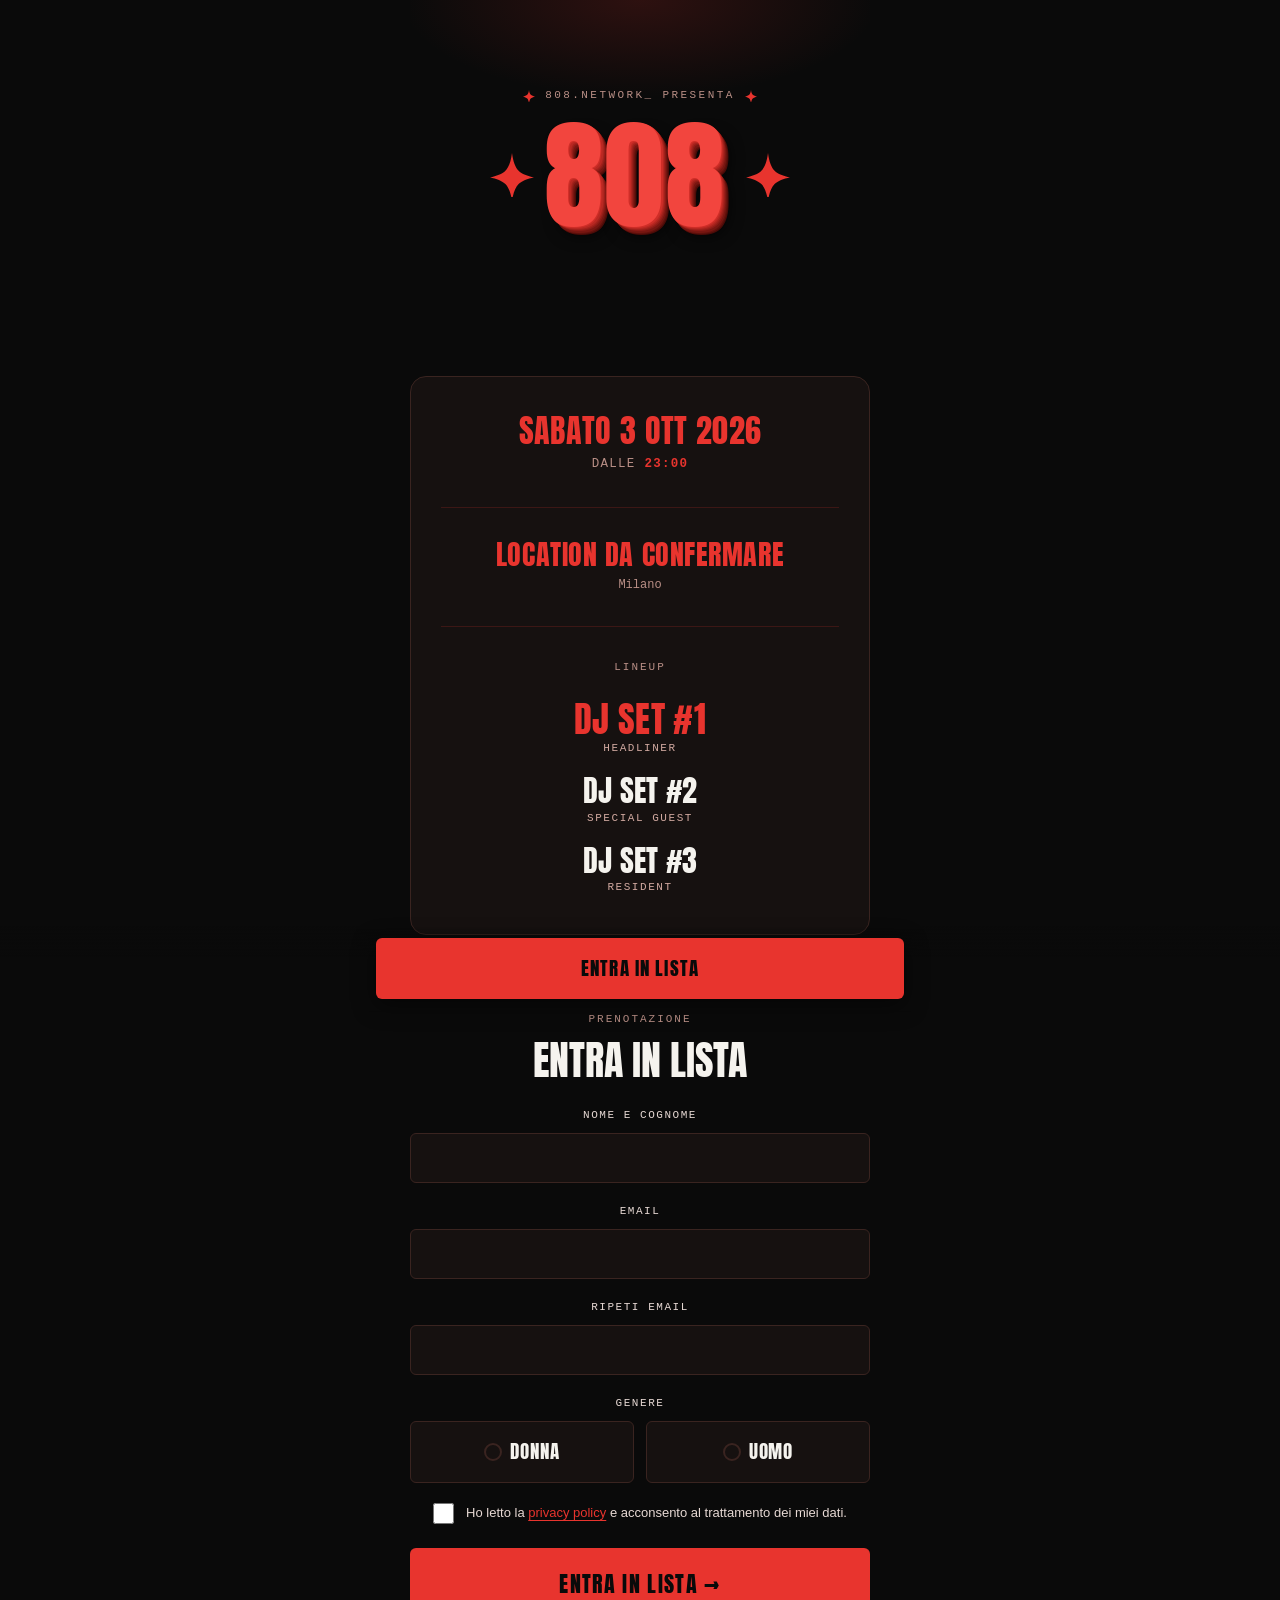
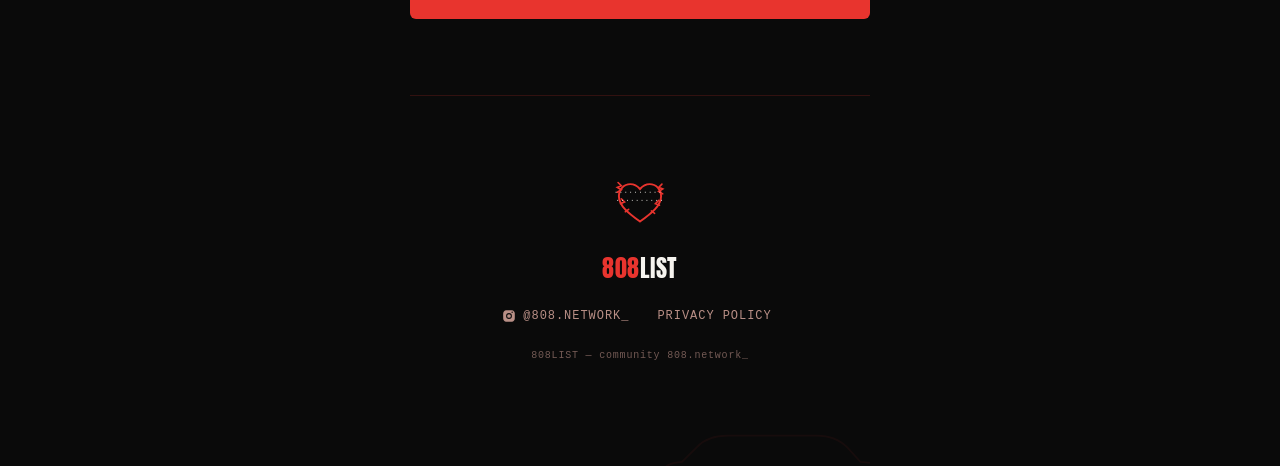
==== 808list/index.html @ dc68cd19 "Ripristina l'ordine originale nell'hero (testo piccolo sopra, 808 sotto) Lo scambio d'ordine del com" ====
<!DOCTYPE html>
<html lang="it">
<head>
<meta charset="UTF-8">
<meta name="viewport" content="width=device-width, initial-scale=1.0, viewport-fit=cover">
<title>808LIST — Prenota il tuo posto in lista</title>
<meta name="description" content="808LIST · community 808.network_ — prenota il tuo posto in lista per la prossima serata. Posti limitati.">
<meta name="theme-color" content="#0a0a0a">

<meta property="og:title" content="808LIST — Entra in lista">
<meta property="og:description" content="Community 808.network_ · prenota il tuo posto, posti limitati.">
<meta property="og:type" content="website">

<link rel="icon" href="data:image/svg+xml,%3Csvg xmlns='http://www.w3.org/2000/svg' viewBox='0 0 100 100'%3E%3Crect width='100' height='100' rx='18' fill='%230a0a0a'/%3E%3Ctext x='50' y='68' font-family='Arial Black,sans-serif' font-size='58' font-weight='900' fill='%23e8342e' text-anchor='middle'%3E8%3C/text%3E%3C/svg%3E">

<link rel="preconnect" href="https://fonts.googleapis.com">
<link rel="preconnect" href="https://fonts.gstatic.com" crossorigin>
<link href="https://fonts.googleapis.com/css2?family=Anton&display=swap" rel="stylesheet">

<style>
  /* ============================================================
     808LIST — nero/rosso/bianco, community 808.network_.
     Un solo font caricato (Anton, per i titoli): il resto usa lo
     stack di sistema, come da richiesta "niente librerie pesanti".
     ============================================================ */
  :root{
    --ink:      #0a0a0a;   /* fondo pagina */
    --red:      #e8342e;   /* voce del brand */
    --red-2:    #8a1c1c;   /* rosso profondo, per il secondo bagliore ambientale */
    --bone:     #f5f3ee;   /* accento bianco richiesto dal brief */
    --dim:      #b98f86;   /* testo secondario, caldo, leggibile su nero */
    --dim-2:    #d1a9a0;   /* più chiaro — ruoli lineup, meta minori (>7:1 su --field) */
    --label:    #e7d9d4;   /* label dei campi form */

    --field:    #161110;   /* box reale, distinto dal fondo */
    --field-br: #3a2420;   /* bordo visibile dei box */
    --hairline: rgba(232,52,46,.18);
    --warn:     #ffb020;   /* errori — volutamente NON rosso, per non confondersi col brand */
    --go:       #3ecf6e;   /* pallino "lista aperta" */

    --display: 'Anton', Impact, Haettenschweiler, 'Arial Narrow Bold', 'Franklin Gothic Bold', sans-serif;
    --body: -apple-system, BlinkMacSystemFont, 'Segoe UI', Roboto, Helvetica, Arial, sans-serif;
    --mono: ui-monospace, 'SF Mono', SFMono-Regular, Menlo, 'Roboto Mono', 'Courier New', monospace;

    --pad: clamp(22px, 7vw, 34px);
    --ease: cubic-bezier(.2,.7,.3,1);
  }

  *{ box-sizing:border-box; }
  html{ -webkit-text-size-adjust:100%; scroll-behavior:smooth; }
  body{
    margin:0;
    background:var(--ink);
    color:var(--red);
    font-family:var(--body);
    font-size:16px;
    line-height:1.55;
    -webkit-font-smoothing:antialiased;
    overflow-x:hidden;
  }
  img{ max-width:100%; display:block; }
  a{ color:inherit; }

  .sheet{ max-width:33rem; margin:0 auto; padding:0 var(--pad); text-align:center; position:relative; z-index:1; }
  section{ padding:clamp(48px,13vw,76px) 0; }
  section + section{ border-top:1px solid var(--hairline); }

  h2{
    margin:0;
    font-family:var(--display);
    font-weight:400;
    font-size:clamp(28px,8vw,40px);
    line-height:.92;
    text-transform:uppercase;
    color:var(--bone);
    text-wrap:balance;
  }
  .eyebrow{
    margin:0 0 14px;
    font-family:var(--mono);
    font-size:11px;
    letter-spacing:.18em;
    text-transform:uppercase;
    color:var(--dim);
  }
  .visually-hidden{
    position:absolute; width:1px; height:1px; margin:-1px; padding:0;
    overflow:hidden; clip:rect(0 0 0 0); white-space:nowrap; border:0;
  }

  /* ---- entrance choreography: transform + opacity only ---- */
  .anim{
    opacity:0; transform:translateY(18px);
    transition:opacity .75s var(--ease) var(--d,0s), transform .75s var(--ease) var(--d,0s);
  }
  .anim.in{ opacity:1; transform:none; }

  /* ---- 4-point star accent (static — no idle motion) ---- */
  .star{ color:var(--red); display:inline-block; }

  /* ==================== HERO ==================== */
  .hero{
    padding-top:clamp(46px,13vw,76px);
    background:radial-gradient(ellipse 80% 50% at 50% 0%, rgba(232,52,46,.16), transparent 65%);
  }
  .kicker{
    display:flex; align-items:center; justify-content:center; gap:10px;
    font-family:var(--mono); font-size:11px; letter-spacing:.22em; text-transform:uppercase;
    color:var(--dim); margin-bottom:22px;
  }

  .wordmark-row{ display:flex; align-items:center; justify-content:center; gap:clamp(4px,2vw,16px); }
  .wordmark-star{ width:clamp(20px,7vw,44px); height:clamp(20px,7vw,44px); color:var(--red); flex:none; }

  /* 3D extrusion: lit face + stepped-hue side wall + soft cast shadow.
     Offsets in em so the depth scales with font-size down to mobile. */
  .wordmark{
    margin:0; font-family:var(--display); font-weight:400;
    font-size:clamp(64px,22vw,120px); line-height:.82; letter-spacing:.01em;
    text-transform:uppercase; color:#f2453e;
    text-shadow:
      .01em .01em 0 #cf2e28, .019em .019em 0 #b92822, .028em .028em 0 #a3221c,
      .037em .037em 0 #8d1c17, .046em .046em 0 #771611, .055em .055em 0 #61110c,
      .064em .064em 0 #4b0b08, .075em .095em .11em rgba(0,0,0,.55);
    /* L'ombreggiatura 3D si estende solo in basso a destra, quindi il
       peso ottico del blocco pende a destra anche se il box di testo è
       centrato al pixel: -0.045em lo ricentra visivamente. Va tenuto
       anche a riposo/reduced-motion, quindi non lo si tocca in .in. */
    transform:translateY(20px) scale(.96) translateX(-0.045em);
  }
  .wordmark.in{ transform:translateX(-0.045em); }

  .word2{
    margin:6px 0 0; font-family:var(--display); font-weight:400;
    font-size:clamp(30px,10vw,52px); line-height:.9; letter-spacing:.02em;
    text-transform:uppercase; color:var(--bone);
    text-shadow:
      .009em .009em 0 #d8d3c4, .018em .018em 0 #bab29c, .026em .026em 0 #9c9175,
      .035em .035em 0 #7e7052, .044em .044em 0 #605035, .053em .053em 0 #423122,
      .061em .083em .1em rgba(0,0,0,.5);
  }

  /* status badges */
  .badges{ display:flex; gap:10px; justify-content:center; flex-wrap:wrap; margin:clamp(30px,8vw,42px) 0 0; }
  .badge{
    display:inline-flex; align-items:center; gap:9px;
    padding:8px 15px 8px 13px; border:1px solid rgba(232,52,46,.5); border-radius:999px;
    font-family:var(--mono); font-size:11px; letter-spacing:.14em; text-transform:uppercase;
    color:var(--red);
  }
  .badge .dot{
    width:9px; height:9px; border-radius:50%; background:var(--go);
    box-shadow:0 0 0 0 rgba(62,207,110,.6); animation:pulse 2.2s ease-out infinite;
  }
  @keyframes pulse{ 0%{box-shadow:0 0 0 0 rgba(62,207,110,.55);} 70%{box-shadow:0 0 0 8px rgba(62,207,110,0);} 100%{box-shadow:0 0 0 0 rgba(62,207,110,0);} }
  .badge.fill{ background:var(--red); border-color:var(--red); color:var(--ink); font-weight:700; }

  /* countdown */
  .cd{ display:flex; gap:8px; justify-content:center; margin:clamp(26px,7vw,36px) 0 0; }
  .cd div{
    background:var(--field); border:1px solid var(--field-br); padding:9px 4px 7px; text-align:center; width:64px;
  }
  .cd div b{ display:block; font-family:var(--mono); font-variant-numeric:tabular-nums; font-size:clamp(20px,6vw,28px); color:var(--bone); }
  .cd div span{ display:block; font-family:var(--mono); font-size:9px; letter-spacing:.1em; text-transform:uppercase; color:var(--red); margin-top:2px; }

  /* ==================== NIGHT CARD ==================== */
  /* Data, location e lineup vivono in un'unica card, separate solo da
     hairline interne — leggibile a colpo d'occhio invece di sezioni
     scollegate. */
  .night{
    margin-top:clamp(48px,13vw,76px); padding:clamp(28px,7.5vw,38px) clamp(22px,6vw,30px);
    background:var(--field); border:1px solid var(--field-br); border-radius:16px;
  }
  .night-group + .night-group{ margin-top:clamp(24px,6.5vw,32px); padding-top:clamp(24px,6.5vw,32px); border-top:1px solid var(--hairline); }
  .night-group > *:first-child{ margin-top:0; }

  .date{ margin:0; font-family:var(--display); font-weight:400; font-size:clamp(24px,7vw,32px); line-height:1; letter-spacing:.01em; text-transform:uppercase; color:var(--red); }
  .time{ margin:8px 0 0; font-family:var(--mono); font-size:12.5px; letter-spacing:.1em; text-transform:uppercase; color:var(--dim); }

  .venue{ display:block; font-family:var(--display); font-weight:400; font-size:clamp(22px,6.5vw,28px); line-height:1; letter-spacing:.02em; text-transform:uppercase; color:var(--red); }
  .addr{ display:block; margin-top:8px; font-family:var(--mono); font-size:12px; line-height:1.5; color:var(--dim); }

  .bill{ margin-top:26px; display:grid; gap:20px; }
  .act{ display:flex; flex-direction:column; align-items:center; gap:4px; }
  .act .name{
    font-family:var(--display); font-weight:400; font-size:clamp(24px,7vw,30px); line-height:.95;
    letter-spacing:.01em; text-transform:uppercase; color:var(--bone);
  }
  .act .role{ font-family:var(--mono); font-size:11px; letter-spacing:.14em; text-transform:uppercase; color:var(--dim-2); }
  .act.head .name{ color:var(--red); font-size:clamp(28px,8vw,36px); }


  /* ==================== FORM ==================== */
  form{ margin-top:28px; display:grid; gap:20px; }
  .field{ display:grid; }
  .lbl{ margin-bottom:9px; font-family:var(--mono); font-size:11px; letter-spacing:.14em; text-transform:uppercase; color:var(--label); }

  input[type="text"], input[type="email"]{
    width:100%; padding:15px; background:var(--field); border:1px solid var(--field-br); border-radius:6px;
    color:var(--bone); font-family:var(--body); font-size:16px; text-align:center;
    -webkit-appearance:none; appearance:none;
    transition:border-color .15s ease, box-shadow .15s ease;
  }
  input::placeholder{ color:#8a6a5f; }
  input:focus{ outline:none; border-color:var(--red); box-shadow:0 0 0 3px rgba(232,52,46,.22); }

  .seg{ display:grid; grid-template-columns:1fr 1fr; gap:12px; }
  .seg label{ display:block; cursor:pointer; }
  .seg input{ position:absolute; width:1px; height:1px; opacity:0; pointer-events:none; }
  .seg span{
    display:flex; align-items:center; justify-content:center; gap:8px; padding:15px 10px;
    background:var(--field); border:1px solid var(--field-br); border-radius:6px;
    font-family:var(--display); font-size:clamp(16px,4.4vw,19px); letter-spacing:.05em; text-transform:uppercase;
    color:var(--bone); transition:background .15s ease, color .15s ease, border-color .15s ease, box-shadow .15s ease;
  }
  .seg span::before{ content:""; width:14px; height:14px; border:2px solid var(--field-br); border-radius:50%; transition:inherit; }
  .seg label:hover span{ border-color:var(--red); }
  .seg input:checked + span{ background:var(--red); border-color:var(--red); color:var(--ink); box-shadow:0 0 0 3px rgba(232,52,46,.22); }
  .seg input:checked + span::before{ background:var(--ink); border-color:var(--ink); box-shadow:inset 0 0 0 3px var(--red); }
  .seg input:focus-visible + span{ outline:2px solid var(--bone); outline-offset:3px; }

  .consent{ display:flex; gap:12px; align-items:flex-start; justify-content:center; text-align:center; font-size:13px; line-height:1.5; color:var(--label); cursor:pointer; }
  .consent input{ flex:none; width:21px; height:21px; margin:0; accent-color:var(--red); cursor:pointer; }
  .consent input:focus-visible{ outline:2px solid var(--red); outline-offset:2px; }
  .link-privacy{ padding:0; background:none; border:0; color:var(--red); font:inherit; text-decoration:underline; text-underline-offset:3px; cursor:pointer; }
  .link-privacy:focus-visible{ outline:2px solid var(--red); outline-offset:2px; }

  .err{ display:none; margin:0; font-family:var(--mono); font-size:12px; letter-spacing:.02em; line-height:1.5; color:var(--warn); }
  .err.show{ display:block; animation:nudge .3s var(--ease); }
  @keyframes nudge{ 0%,100%{transform:translateX(0);} 30%{transform:translateX(-5px);} 65%{transform:translateX(3px);} }

  .cta{
    display:block; width:100%; margin:4px 0 0; padding:19px; border:0; border-radius:6px;
    background:var(--red); color:var(--ink); font-family:var(--display); font-weight:400;
    font-size:clamp(19px,5.4vw,22px); letter-spacing:.06em; text-transform:uppercase; text-align:center;
    text-decoration:none; cursor:pointer; transition:background .15s ease, transform .08s ease, box-shadow .2s ease;
  }
  .cta:hover{ background:#ff433c; box-shadow:0 0 28px rgba(232,52,46,.55); }
  .cta:active{ transform:translateY(1px); }
  .cta:focus-visible{ outline:2px solid var(--bone); outline-offset:4px; }
  .cta:disabled{ opacity:.55; cursor:default; box-shadow:none; }

  /* ---- confirmation ---- */
  .done{ display:none; }
  .done.show{ display:block; animation:rise .5s var(--ease); }
  @keyframes rise{ from{opacity:0; transform:translateY(16px);} to{opacity:1; transform:none;} }
  .done .tick{
    width:56px; height:56px; display:grid; place-items:center; border-radius:50%;
    background:var(--red); color:var(--ink); font-size:28px; line-height:1; margin:0 auto 18px;
  }
  .done p{ margin:14px 0 0; font-size:15px; line-height:1.6; color:var(--label); }
  .done p b{ color:var(--bone); }

  /* ==================== FOOTER ==================== */
  footer{ padding:clamp(52px,14vw,80px) 0 clamp(64px,16vw,92px); border-top:1px solid var(--hairline); position:relative; overflow:hidden; }
  .foot-car{ position:absolute; bottom:-8%; right:-10%; width:260px; opacity:.06; pointer-events:none; }
  .heart{ width:52px; margin:0 auto 20px; color:var(--red); }
  .sign{ margin:0; font-family:var(--display); font-weight:400; font-size:clamp(19px,5.6vw,24px); line-height:1.1; letter-spacing:.02em; text-transform:uppercase; color:var(--red); }
  .foot-links{ display:flex; justify-content:center; gap:22px; flex-wrap:wrap; margin-top:24px; font-family:var(--mono); font-size:12px; letter-spacing:.08em; text-transform:uppercase; }
  .foot-links a, .foot-links button{
    display:inline-flex; align-items:center; gap:7px; text-decoration:none; color:var(--dim);
    background:none; border:0; font:inherit; letter-spacing:inherit; text-transform:inherit; cursor:pointer;
    transition:color .2s ease;
  }
  .foot-links a:hover, .foot-links button:hover{ color:var(--red); }
  .foot-links svg{ width:14px; height:14px; fill:currentColor; }
  .foot-copy{ margin-top:22px; font-family:var(--mono); font-size:10px; letter-spacing:.08em; color:var(--dim); opacity:.6; }

  /* ==================== STICKY DOCK ==================== */
  .dock{
    position:fixed; left:0; right:0; bottom:0; z-index:30;
    padding:12px var(--pad); padding-bottom:max(12px, env(safe-area-inset-bottom));
    background:linear-gradient(to top, var(--ink) 62%, rgba(10,10,10,0));
    transform:translateY(130%); transition:transform .28s var(--ease); pointer-events:none;
  }
  .dock.show{ transform:none; pointer-events:auto; }
  .dock a{
    display:block; max-width:33rem; margin:0 auto; padding:16px; border-radius:6px;
    background:var(--red); color:var(--ink); font-family:var(--display); font-size:19px;
    letter-spacing:.06em; text-transform:uppercase; text-align:center; text-decoration:none;
    box-shadow:0 6px 22px rgba(0,0,0,.5);
  }
  .dock a:hover{ background:#ff433c; }
  .dock a:focus-visible{ outline:2px solid var(--bone); outline-offset:3px; }

  /* ==================== PRIVACY MODAL ==================== */
  .modal{ position:fixed; inset:0; z-index:50; display:none; align-items:flex-end; justify-content:center; background:rgba(0,0,0,.72); }
  .modal.show{ display:flex; animation:fade .2s ease; }
  @keyframes fade{ from{opacity:0;} to{opacity:1;} }
  .modal-card{
    width:100%; max-width:33rem; max-height:88vh; overflow-y:auto; background:#120d0c;
    border:1px solid var(--field-br); border-radius:16px 16px 0 0;
    padding:26px var(--pad) calc(30px + env(safe-area-inset-bottom)); animation:rise .28s var(--ease);
  }
  .modal-top{ display:flex; align-items:center; justify-content:space-between; gap:16px; margin-bottom:18px; }
  .modal-top h2{ font-size:clamp(24px,7.5vw,32px); }
  .modal-x{
    flex:none; width:38px; height:38px; border:1px solid var(--field-br); border-radius:50%;
    background:transparent; color:var(--bone); font-size:19px; line-height:1; cursor:pointer;
  }
  .modal-x:hover{ background:var(--field); }
  .modal-x:focus-visible{ outline:2px solid var(--red); outline-offset:2px; }
  .pp{ font-size:13.5px; line-height:1.6; color:var(--label); text-align:left; }
  .pp h3{ margin:18px 0 6px; font-family:var(--mono); font-size:11px; letter-spacing:.12em; text-transform:uppercase; color:var(--red); }
  .pp h3:first-child{ margin-top:0; }
  .pp p{ margin:0; }
  .pp a{ color:var(--red); }
  .pp .todo{ color:var(--dim); font-style:italic; }

  @media (prefers-reduced-motion: reduce){
    html{ scroll-behavior:auto; }
    *, *::before, *::after{ animation-duration:.001ms !important; animation-iteration-count:1 !important; transition-duration:.001ms !important; }
    .anim{ opacity:1; transform:none; }
    .wordmark{ opacity:1; transform:translateX(-0.045em); }
  }
</style>
</head>
<body>

<div class="sheet">

  <!-- ============ HERO ============ -->
  <section class="hero">
    <p class="kicker">
      <svg class="star" width="12" height="12" viewBox="0 0 24 24" aria-hidden="true"><use href="#star4"/></svg>
      808.network_ presenta
      <svg class="star" width="12" height="12" viewBox="0 0 24 24" aria-hidden="true"><use href="#star4"/></svg>
    </p>

    <div class="wordmark-row">
      <svg class="wordmark-star" viewBox="0 0 24 24" aria-hidden="true"><use href="#star4"/></svg>
      <h1 class="wordmark anim">808</h1>
      <svg class="wordmark-star" viewBox="0 0 24 24" aria-hidden="true"><use href="#star4"/></svg>
    </div>
    <!-- Nome serata: rimosso su richiesta. Per rimetterlo, ripristina:
    <p class="word2 anim" style="--d:.1s">
      Summer<br>Takeover
      <span class="visually-hidden"> — nome serata segnaposto, da sostituire</span>
    </p>
    -->

    <!-- Badge "Lista aperta" / "Posti limitati": rimossi su richiesta. Per rimetterli, ripristina:
    <div class="badges anim" style="--d:.18s">
      <span class="badge"><span class="dot" aria-hidden="true"></span>Lista aperta</span>
      <span class="badge fill">Posti limitati</span>
    </div>
    -->

    <!-- Countdown: rimosso su richiesta. Per rimetterlo, ripristina:
    <div class="cd anim" style="--d:.1s" id="countdown" aria-live="polite">
      <div><b id="cd-d">00</b><span>gg</span></div>
      <div><b id="cd-h">00</b><span>hh</span></div>
      <div><b id="cd-m">00</b><span>mm</span></div>
      <div><b id="cd-s">00</b><span>ss</span></div>
    </div>
    -->
  </section>

  <!-- shared SVG defs -->
  <svg width="0" height="0" style="position:absolute" aria-hidden="true">
    <symbol id="star4" viewBox="0 0 24 24">
      <path fill="currentColor" d="M12 0c.6 4.8 1.9 8 3.6 9.7 1.7 1.7 4.9 3 8.4 3.6-3.5.6-6.7 1.9-8.4 3.6-1.7 1.7-3 4.9-3.6 9.4-.6-4.5-1.9-7.7-3.6-9.4-1.7-1.7-4.9-3-8.4-3.6 3.5-.6 6.7-1.9 8.4-3.6C10.1 8 11.4 4.8 12 0Z"/>
    </symbol>
  </svg>

  <!-- ============ NIGHT CARD: data, location, lineup ============ -->
  <div class="night anim" style="--d:.06s">
    <div class="night-group">
      <p class="date">Sabato 3 Ott 2026</p>
      <p class="time">Dalle <b style="color:var(--red)">23:00</b></p>
    </div>

    <div class="night-group">
      <span class="venue">Location da confermare</span>
      <span class="addr">Milano <span class="visually-hidden"> — indirizzo da inserire quando confermato</span></span>
    </div>

    <div class="night-group">
      <p class="eyebrow">Lineup</p>
      <div class="bill">
        <div class="act head anim"><span class="name">DJ Set #1</span><span class="role">Headliner</span></div>
        <div class="act anim" style="--d:.07s"><span class="name">DJ Set #2</span><span class="role">Special guest</span></div>
        <div class="act anim" style="--d:.14s"><span class="name">DJ Set #3</span><span class="role">Resident</span></div>
      </div>
      <!-- ⚠ Nome serata, data, location e lineup sono segnaposto — sostituire con i dati reali (dettagli in README.md) -->

    </div>
  </div>

  <!-- ============ FORM ============ -->
  <section id="entra">
    <p class="eyebrow anim">Prenotazione</p>
    <h2 class="anim" style="--d:.06s">Entra in lista</h2>

    <form id="form" class="anim" style="--d:.12s" novalidate>
      <div class="field">
        <label class="lbl" for="nome">Nome e cognome</label>
        <input type="text" id="nome" autocomplete="name">
      </div>

      <div class="field">
        <label class="lbl" for="email">Email</label>
        <input type="email" id="email" autocomplete="email" inputmode="email">
      </div>

      <div class="field">
        <label class="lbl" for="email2">Ripeti email</label>
        <input type="email" id="email2" autocomplete="off" inputmode="email">
      </div>

      <div class="field">
        <span class="lbl" id="lbl-g">Genere</span>
        <div class="seg" role="radiogroup" aria-labelledby="lbl-g">
          <label><input type="radio" name="genere" value="Donna"><span>Donna</span></label>
          <label><input type="radio" name="genere" value="Uomo"><span>Uomo</span></label>
        </div>
      </div>

      <label class="consent">
        <input type="checkbox" id="ok">
        <span>Ho letto la <button type="button" class="link-privacy" id="open-privacy">privacy policy</button> e acconsento al trattamento dei miei dati.</span>
      </label>

      <p class="err" id="err" role="alert"></p>

      <button type="submit" class="cta" id="submit-btn">Entra in lista →</button>
    </form>

    <div class="done" id="done">
      <div class="tick" aria-hidden="true">&#10003;</div>
      <h2>Sei in lista</h2>
      <p>Ti aspettiamo, <b id="done-name">nome</b> 🔥 Ti confermiamo via email.</p>
    </div>
  </section>

  <!-- ============ FOOTER ============ -->
  <footer>
    <svg class="foot-car" viewBox="0 0 600 220" fill="none" xmlns="http://www.w3.org/2000/svg" aria-hidden="true">
      <path d="M20 165 C15 150 40 145 60 143 L95 108 C110 92 135 82 165 82 L370 82 C400 82 425 92 442 110 L472 143 C500 145 560 150 575 168 C580 180 575 190 555 190 L45 190 C25 190 18 178 20 165 Z" stroke="#e8342e" stroke-width="4"/>
      <circle cx="140" cy="190" r="34" stroke="#e8342e" stroke-width="4"/>
      <circle cx="460" cy="190" r="34" stroke="#e8342e" stroke-width="4"/>
    </svg>

    <svg class="heart anim" viewBox="0 0 64 64" fill="none" xmlns="http://www.w3.org/2000/svg" aria-hidden="true">
      <path d="M32 56C18 46 6 36.5 6 24.5 6 16.5 12.3 10 20 10c4.6 0 8.9 2.3 12 6 3.1-3.7 7.4-6 12-6 7.7 0 14 6.5 14 14.5C58 36.5 46 46 32 56Z" stroke="#e8342e" stroke-width="2.4"/>
      <path d="M4 20 9 17 4 14 9 12 5 8M60 22 55 19 60 16 55 14 59 10M8 34 13 32 9 28M56 36 51 34 55 30M14 44 18 41M50 46 46 43" stroke="#e8342e" stroke-width="2" stroke-linecap="round"/>
      <path d="M2 20 62 20M4 30 60 30" stroke="#f5f3ee" stroke-width="1.2" stroke-dasharray="1 5"/>
    </svg>

    <p class="sign anim">808<span style="color:var(--bone)">LIST</span></p>

    <div class="foot-links">
      <a href="https://instagram.com/808.network_" target="_blank" rel="noopener">
        <svg viewBox="0 0 24 24"><path d="M12 2c2.7 0 3.05.01 4.12.06 1.06.05 1.79.22 2.43.47.66.26 1.21.6 1.76 1.15.5.5.9 1.1 1.15 1.76.25.64.42 1.37.47 2.43.05 1.07.06 1.42.06 4.12s-.01 3.05-.06 4.12c-.05 1.06-.22 1.79-.47 2.43-.26.66-.6 1.21-1.15 1.76-.5.5-1.1.9-1.76 1.15-.64.25-1.37.42-2.43.47-1.07.05-1.42.06-4.12.06s-3.05-.01-4.12-.06c-1.06-.05-1.79-.22-2.43-.47a4.93 4.93 0 0 1-1.76-1.15 4.93 4.93 0 0 1-1.15-1.76c-.25-.64-.42-1.37-.47-2.43C2.01 15.05 2 14.7 2 12s.01-3.05.06-4.12c.05-1.06.22-1.79.47-2.43.26-.66.6-1.21 1.15-1.76A4.93 4.93 0 0 1 5.44 2.54c.64-.25 1.37-.42 2.43-.47C8.94 2.01 9.29 2 12 2Zm0 5a5 5 0 1 0 0 10 5 5 0 0 0 0-10Zm0 8.2a3.2 3.2 0 1 1 0-6.4 3.2 3.2 0 0 1 0 6.4Zm5.4-8.4a1.17 1.17 0 1 0 0-2.34 1.17 1.17 0 0 0 0 2.34Z"/></svg>
        @808.network_
      </a>
      <button type="button" id="open-privacy-2">Privacy Policy</button>
    </div>
    <p class="foot-copy">808LIST — community 808.network_</p>
  </footer>
</div>

<!-- sticky CTA -->
<div class="dock" id="dock">
  <a href="#entra">Entra in lista</a>
</div>

<!-- privacy modal -->
<div class="modal" id="privacy" aria-hidden="true">
  <div class="modal-card" role="dialog" aria-modal="true" aria-labelledby="pp-h">
    <div class="modal-top">
      <h2 id="pp-h">Privacy</h2>
      <button type="button" class="modal-x" id="close-privacy" aria-label="Chiudi">&times;</button>
    </div>
    <div class="pp">
      <h3>Chi tratta i dati</h3>
      <p>La lista è gestita da 808LIST — community 808.network_. <span class="todo">(Titolare: inserire ragione sociale e un'email di contatto reale.)</span> Puoi scriverci su Instagram <a href="https://instagram.com/808.network_" target="_blank" rel="noopener">@808.network_</a>.</p>
      <h3>Cosa raccogliamo</h3>
      <p>Nome e cognome, email e genere che scrivi nel modulo, al solo scopo di gestire la lista d'ingresso per questa serata.</p>
      <h3>Perché</h3>
      <p>Per gestire e verificare la prenotazione in lista, e per comunicazioni relative all'evento.</p>
      <h3>Per quanto tempo</h3>
      <p>Per il tempo necessario alla gestione dell'evento, salvo diverso obbligo di legge.</p>
      <h3>I tuoi diritti</h3>
      <p>Puoi chiedere in ogni momento di vedere, correggere o cancellare i tuoi dati scrivendoci ai contatti sopra.</p>
    </div>
  </div>
</div>

<script>
(function(){
  "use strict";

  /* ---------- entrance choreography ---------- */
  var calm = window.matchMedia && window.matchMedia('(prefers-reduced-motion: reduce)').matches;
  if(calm || !('IntersectionObserver' in window)){
    document.querySelectorAll('.anim').forEach(function(el){ el.classList.add('in'); });
  } else {
    var io = new IntersectionObserver(function(entries){
      entries.forEach(function(en){
        if(!en.isIntersecting) return;
        en.target.classList.add('in');
        io.unobserve(en.target);
      });
    }, { threshold:.15, rootMargin:'0px 0px -6% 0px' });
    document.querySelectorAll('.anim').forEach(function(el){ io.observe(el); });
  }
  /* ---------- countdown ---------- */
  /* ⚠ Data/ora segnaposto — sostituire con la data reale dell'evento */
  var EVENT_DATE = new Date('2026-10-03T23:00:00+02:00').getTime();
  var elD = document.getElementById('cd-d'), elH = document.getElementById('cd-h'),
      elM = document.getElementById('cd-m'), elS = document.getElementById('cd-s');
  function pad(n){ return String(n).padStart(2,'0'); }
  function tick(){
    if(!elD) return; /* markup commentato: countdown nascosto su richiesta */
    var diff = EVENT_DATE - Date.now();
    if(diff <= 0){ elD.textContent = elH.textContent = elM.textContent = elS.textContent = '00'; return; }
    elD.textContent = pad(Math.floor(diff / 86400000));
    elH.textContent = pad(Math.floor((diff % 86400000) / 3600000));
    elM.textContent = pad(Math.floor((diff % 3600000) / 60000));
    elS.textContent = pad(Math.floor((diff % 60000) / 1000));
  }
  tick(); setInterval(tick, 1000);

  /* ---------- privacy modal (focus trap + ESC) ---------- */
  var modal = document.getElementById('privacy'), lastFocus = null;
  function openModal(){
    lastFocus = document.activeElement;
    modal.classList.add('show');
    modal.setAttribute('aria-hidden', 'false');
    document.getElementById('close-privacy').focus();
    document.addEventListener('keydown', onKey);
  }
  function closeModal(){
    modal.classList.remove('show');
    modal.setAttribute('aria-hidden', 'true');
    document.removeEventListener('keydown', onKey);
    if(lastFocus) lastFocus.focus();
  }
  function onKey(e){ if(e.key === 'Escape') closeModal(); }
  document.getElementById('open-privacy').addEventListener('click', openModal);
  document.getElementById('open-privacy-2').addEventListener('click', openModal);
  document.getElementById('close-privacy').addEventListener('click', closeModal);
  modal.addEventListener('click', function(e){ if(e.target === modal) closeModal(); });

  /* ---------- sticky dock: one-way latch ----------
     Mostra il CTA finché il form non è stato visto una volta; poi
     l'observer si stacca e il dock non ricompare più sopra il footer. */
  var dock = document.getElementById('dock'), formSection = document.getElementById('entra'),
      submitted = false, formSeen = false, dockIO = null;
  function armDock(){
    if(dockIO) dockIO.disconnect();
    if(submitted || formSeen || !('IntersectionObserver' in window)){ dock.classList.remove('show'); return; }
    var h = dock.getBoundingClientRect().height || 90;
    dockIO = new IntersectionObserver(function(entries){
      if(submitted) return;
      if(entries[0].isIntersecting){ formSeen = true; dock.classList.remove('show'); dockIO.disconnect(); return; }
      dock.classList.add('show');
    }, { rootMargin:'0px 0px -' + Math.ceil(h) + 'px 0px', threshold:0 });
    dockIO.observe(formSection);
  }
  window.addEventListener('resize', armDock);
  armDock();

  /*
   * ⚠ DA COLLEGARE: inserisci qui l'endpoint reale per ricevere le
   * prenotazioni (es. Formspree, Google Apps Script, EmailJS...).
   * Se lasciato vuoto, il form salva comunque le prenotazioni in
   * localStorage (demo) cosi' il flusso funziona anche senza backend.
   */
  var FORM_ENDPOINT = ''; // es: 'https://formspree.io/f/xxxxxxx'

  function saveLocal(entry){
    try{
      var key = '808list_bookings';
      var list = JSON.parse(localStorage.getItem(key) || '[]');
      list.push(entry);
      localStorage.setItem(key, JSON.stringify(list));
    }catch(e){ /* storage non disponibile, ignora */ }
  }

  /* ---------- submit → validate (messaggi specifici) → conferma ---------- */
  document.getElementById('form').addEventListener('submit', function(e){
    e.preventDefault();

    var nome = document.getElementById('nome').value.trim(),
        email = document.getElementById('email').value.trim(),
        email2 = document.getElementById('email2').value.trim(),
        genere = document.querySelector('input[name="genere"]:checked'),
        err = document.getElementById('err'),
        bad = !nome ? 'Scrivi nome e cognome.'
            : !email ? 'Serve la tua email.'
            : !/^[^\s@]+@[^\s@]+\.[^\s@]{2,}$/.test(email) ? "Controlla l'email, non sembra giusta."
            : email2.toLowerCase() !== email.toLowerCase() ? 'Le due email non coincidono.'
            : !genere ? 'Scegli donna o uomo.'
            : !document.getElementById('ok').checked ? 'Spunta il consenso privacy per continuare.'
            : '';

    if(bad){
      err.textContent = bad;
      err.classList.remove('show');
      void err.offsetWidth;
      err.classList.add('show');
      return;
    }

    var data = { nome:nome, email:email, genere:genere.value, data_invio:new Date().toISOString() };
    var btn = document.getElementById('submit-btn');
    btn.disabled = true;
    btn.textContent = 'Invio in corso...';

    saveLocal(data);

    var finish = function(){
      var form = document.getElementById('form'), done = document.getElementById('done');
      document.getElementById('done-name').textContent = nome;
      form.style.display = 'none';
      done.classList.add('show');
      submitted = true;
      if(dockIO) dockIO.disconnect();
      dock.classList.remove('show');
      done.scrollIntoView({ behavior: calm ? 'auto' : 'smooth', block:'center' });
    };

    if(FORM_ENDPOINT){
      fetch(FORM_ENDPOINT, {
        method:'POST',
        headers:{ 'Content-Type':'application/json', 'Accept':'application/json' },
        body: JSON.stringify(data)
      }).then(finish).catch(finish);
    } else {
      setTimeout(finish, 400);
    }
  });

})();
</script>

</body>
</html>
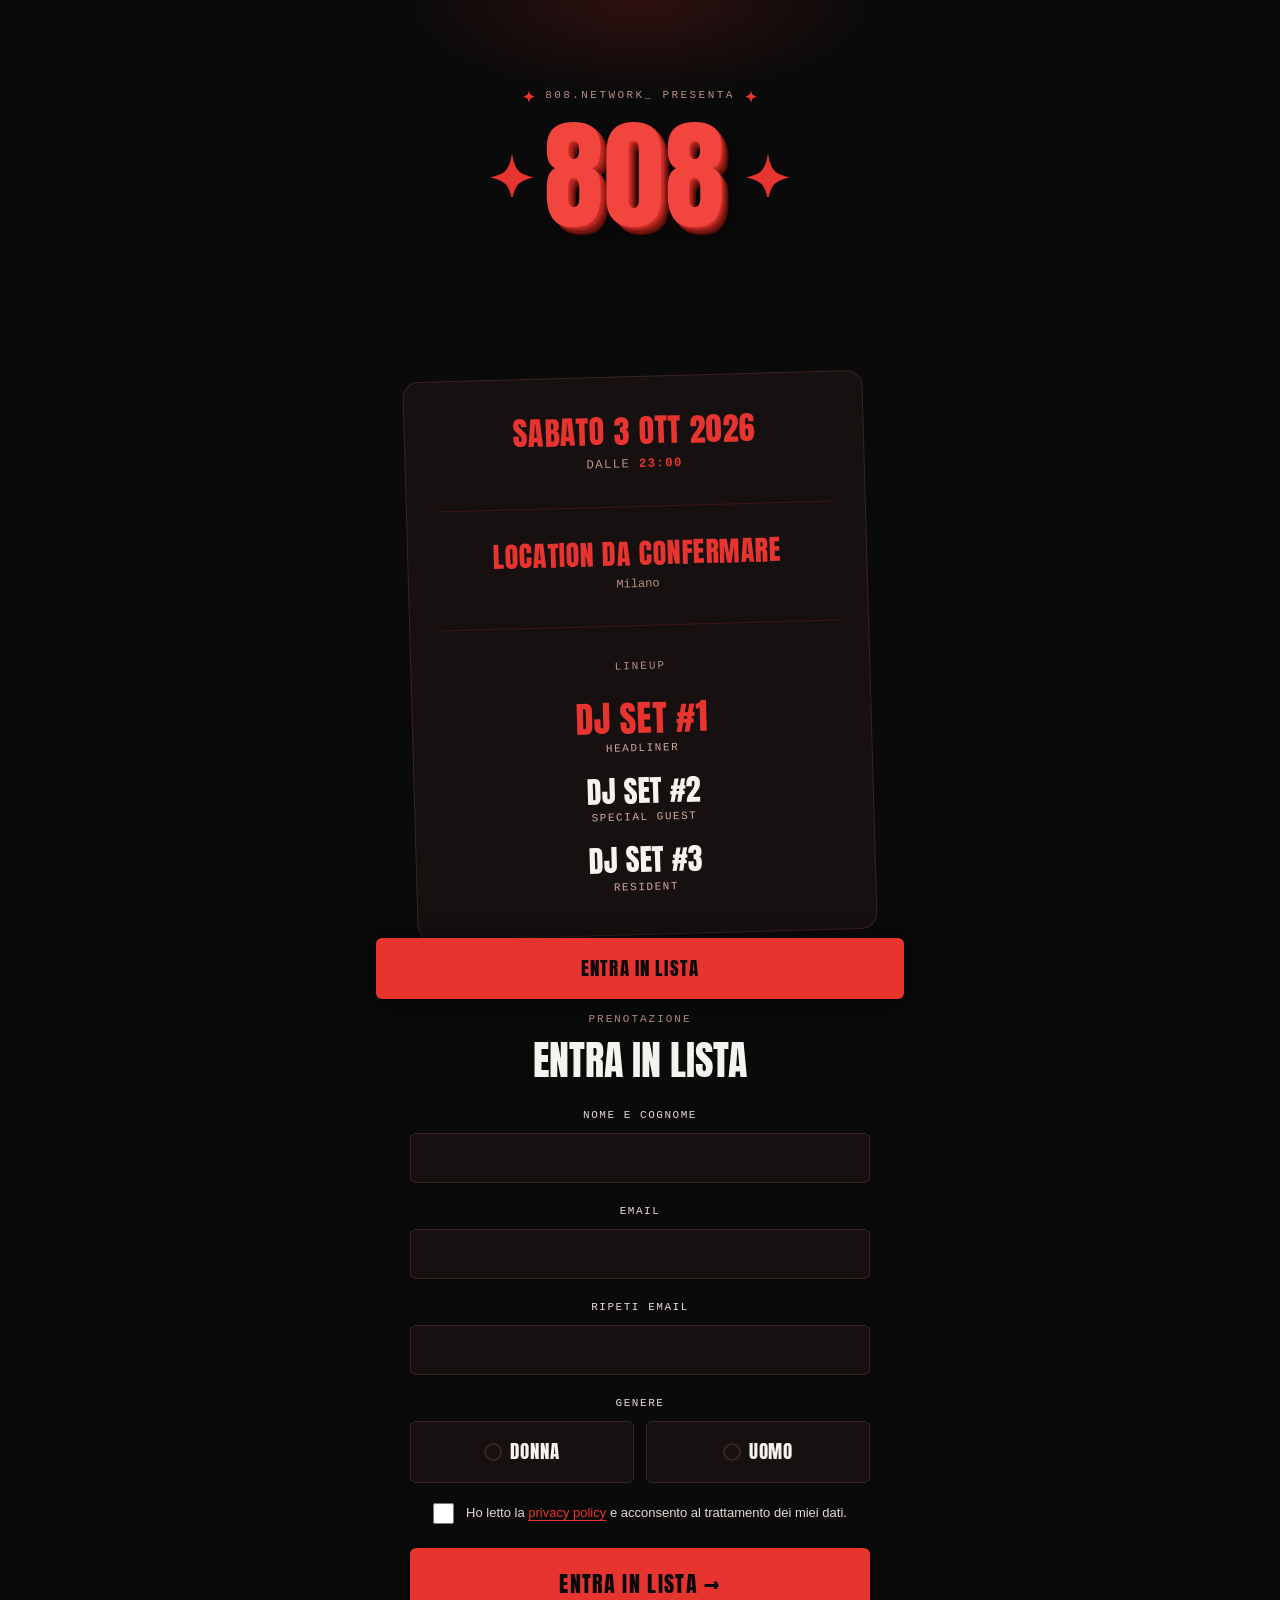
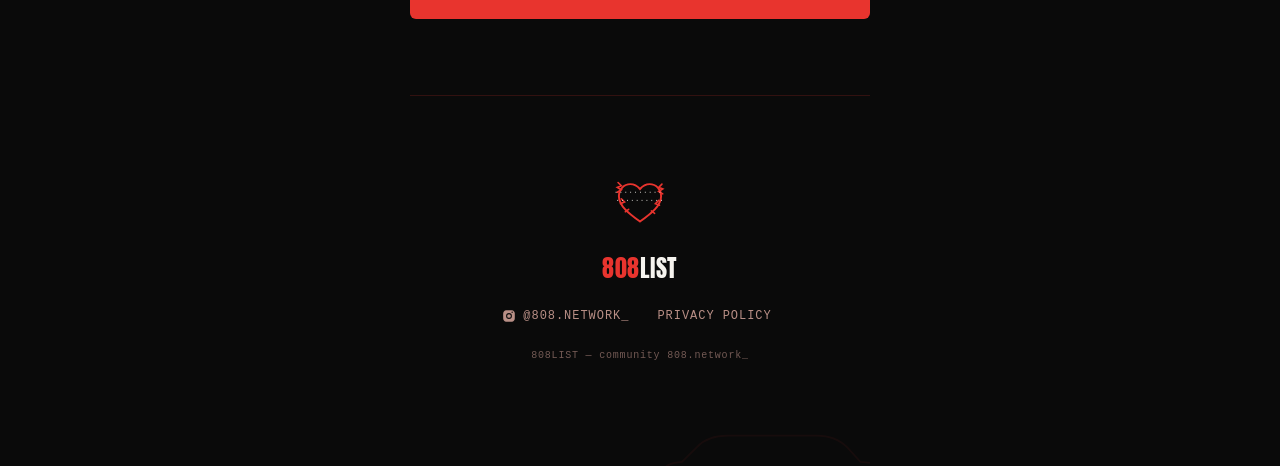
==== commit 44b1d176: "Inclina la card della serata in stile adesivo La night card (data/location/lineup) è ora leggermente" ====
--- a/808list/index.html
+++ b/808list/index.html
@@ -171,6 +171,10 @@
     margin-top:clamp(48px,13vw,76px); padding:clamp(28px,7.5vw,38px) clamp(22px,6vw,30px);
     background:var(--field); border:1px solid var(--field-br); border-radius:16px;
   }
+  /* Inclinata fissa in stile adesivo — resta ruotata anche a riposo
+     e con prefers-reduced-motion, non solo durante l'ingresso. */
+  .night.anim{ transform:translateY(18px) rotate(-1.6deg); }
+  .night.anim.in{ transform:rotate(-1.6deg); }
   .night-group + .night-group{ margin-top:clamp(24px,6.5vw,32px); padding-top:clamp(24px,6.5vw,32px); border-top:1px solid var(--hairline); }
   .night-group > *:first-child{ margin-top:0; }
 
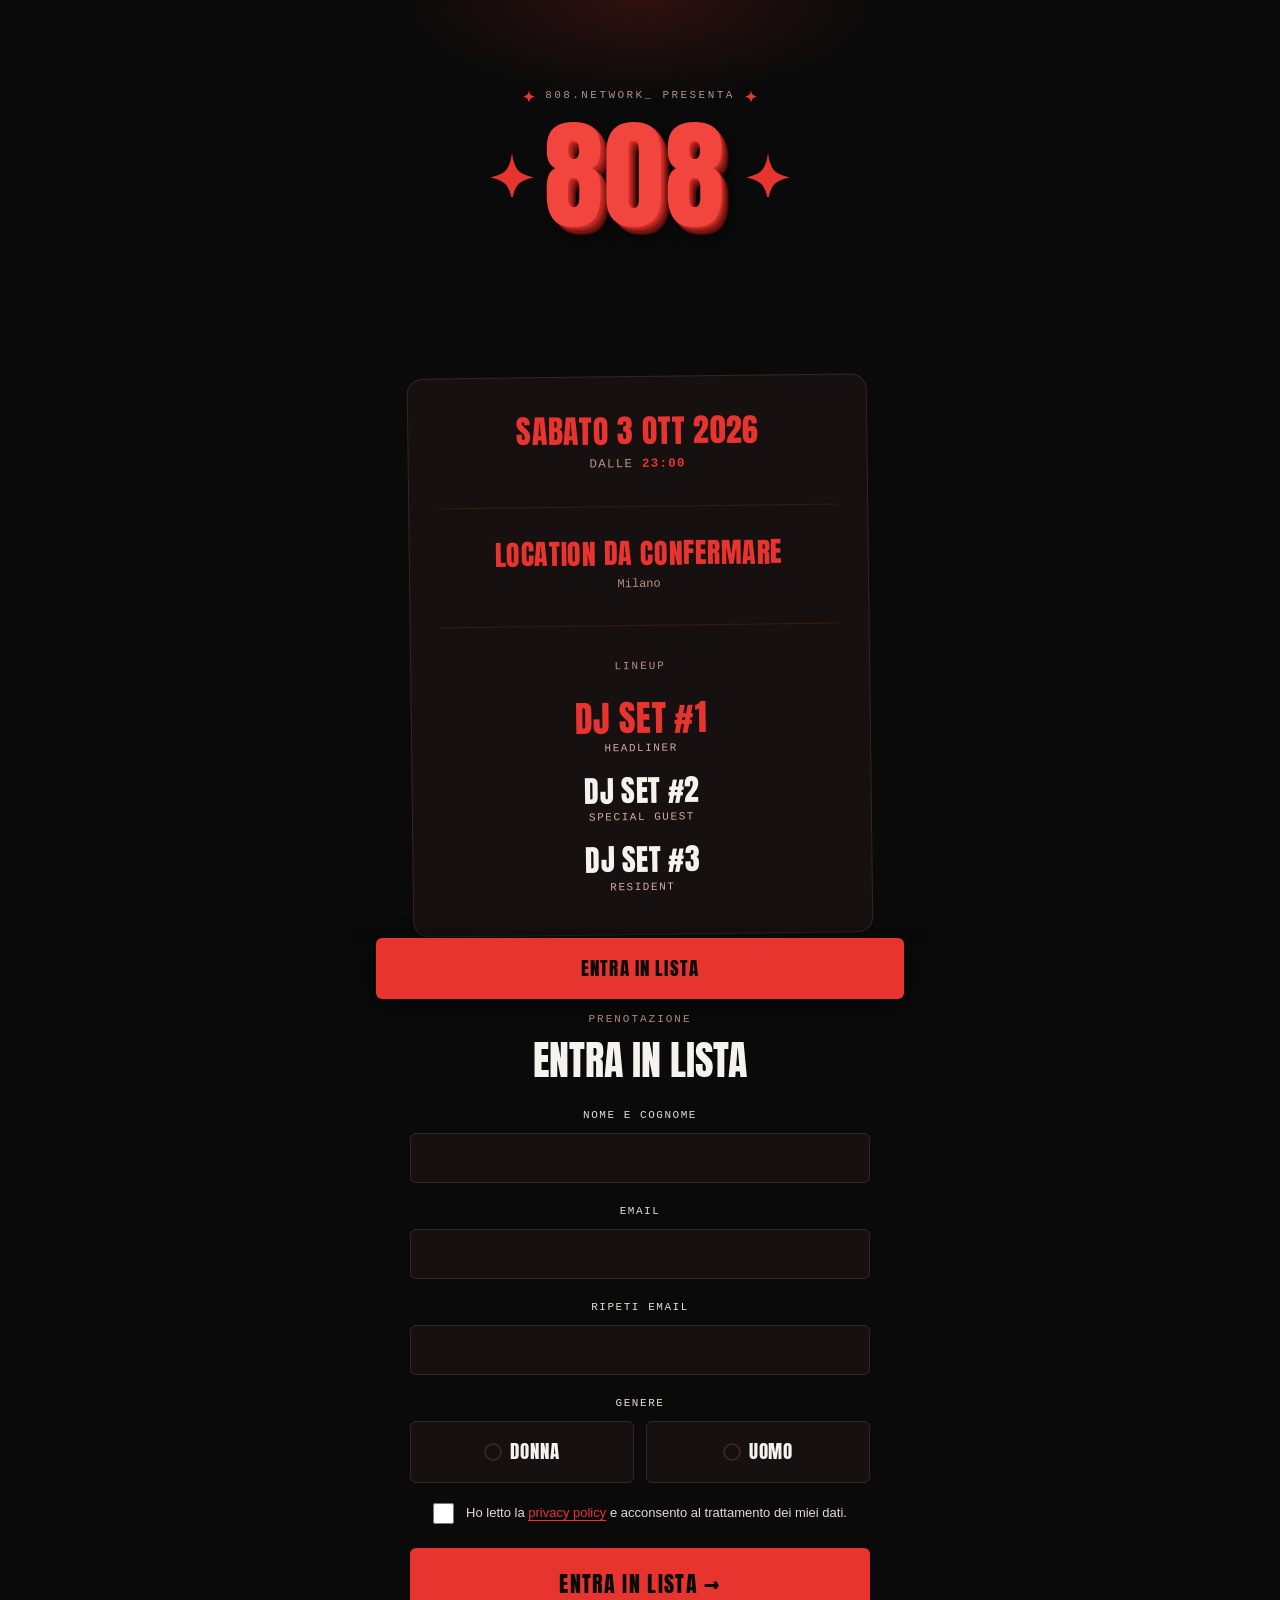
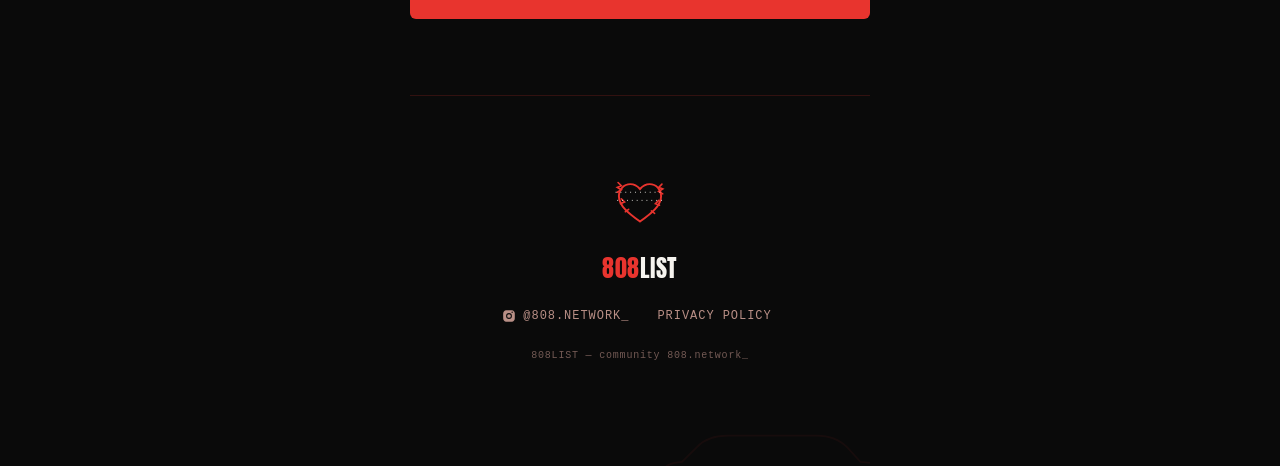
==== commit e500521c: "Riduce l'inclinazione della night card (-1.6deg -> -0.7deg) Era troppo storta ("non così storto"). R" ====
--- a/808list/index.html
+++ b/808list/index.html
@@ -173,8 +173,8 @@
   }
   /* Inclinata fissa in stile adesivo — resta ruotata anche a riposo
      e con prefers-reduced-motion, non solo durante l'ingresso. */
-  .night.anim{ transform:translateY(18px) rotate(-1.6deg); }
-  .night.anim.in{ transform:rotate(-1.6deg); }
+  .night.anim{ transform:translateY(18px) rotate(-0.7deg); }
+  .night.anim.in{ transform:rotate(-0.7deg); }
   .night-group + .night-group{ margin-top:clamp(24px,6.5vw,32px); padding-top:clamp(24px,6.5vw,32px); border-top:1px solid var(--hairline); }
   .night-group > *:first-child{ margin-top:0; }
 
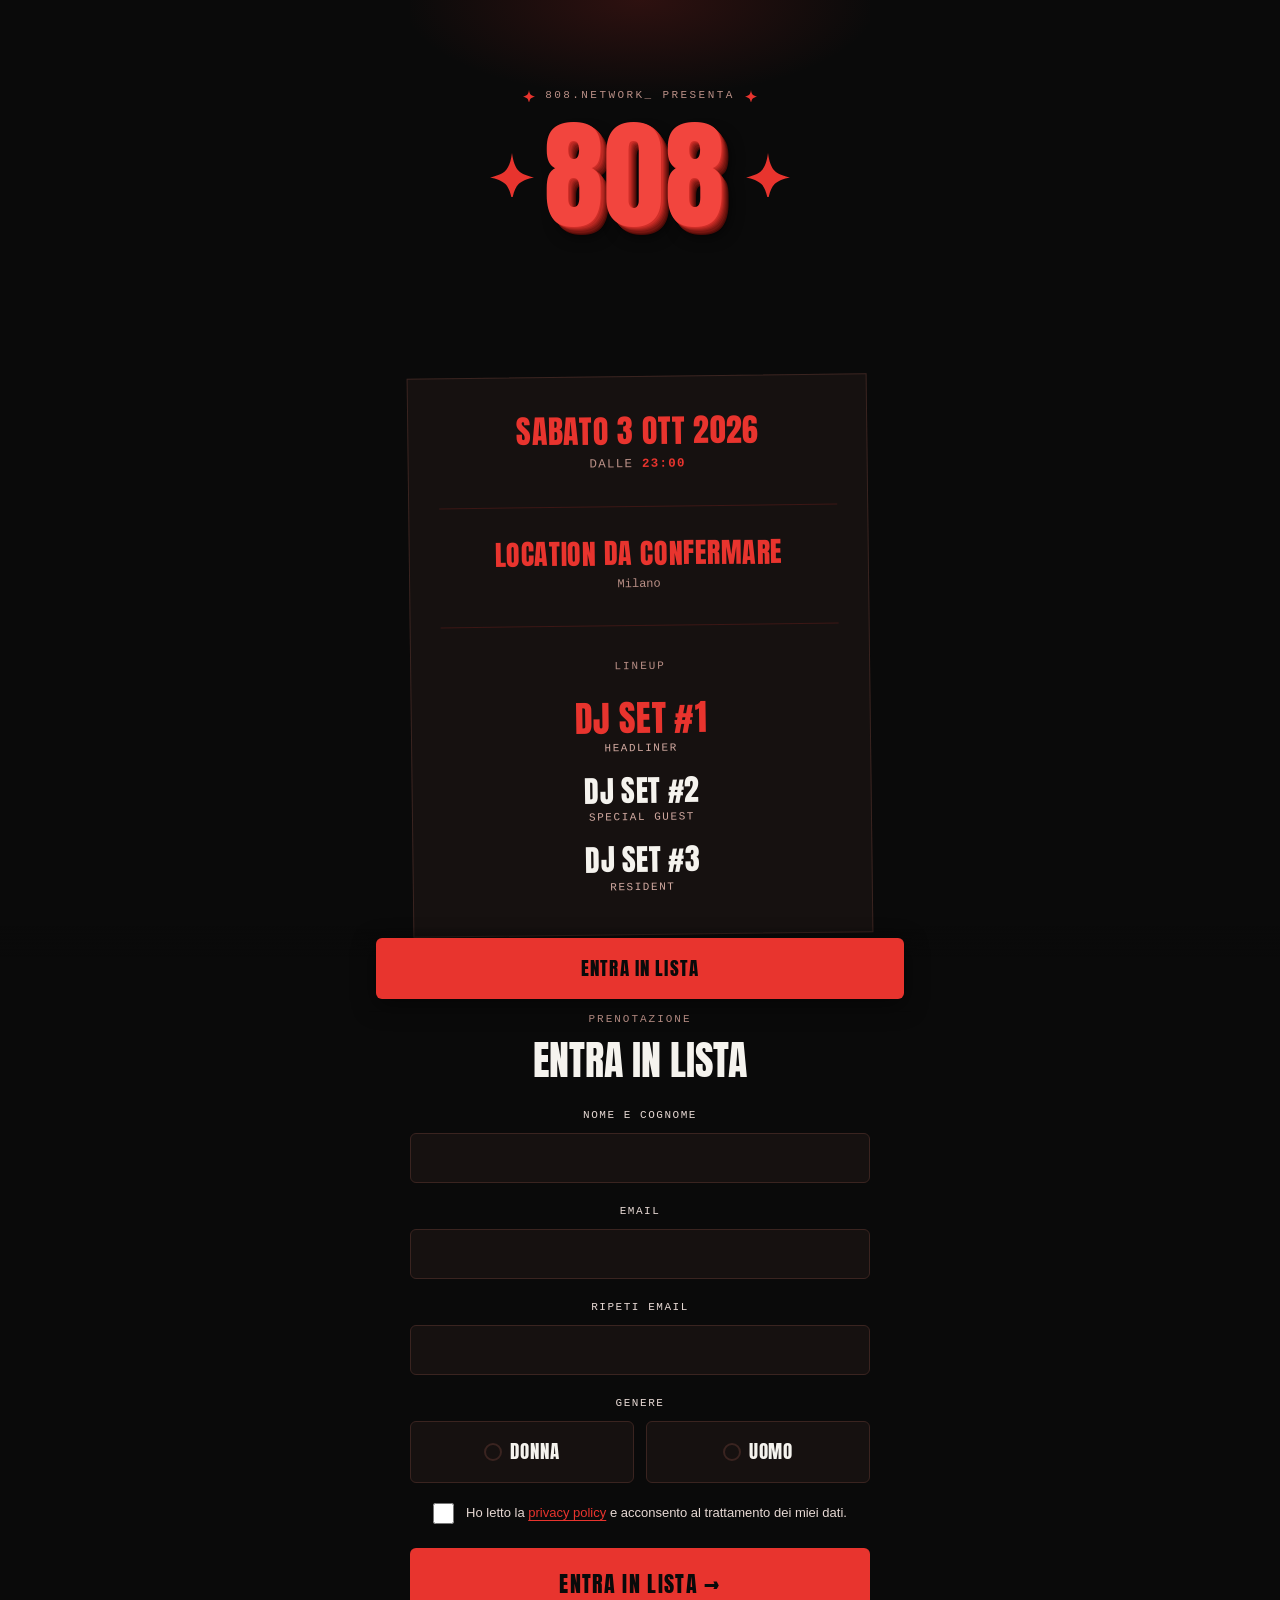
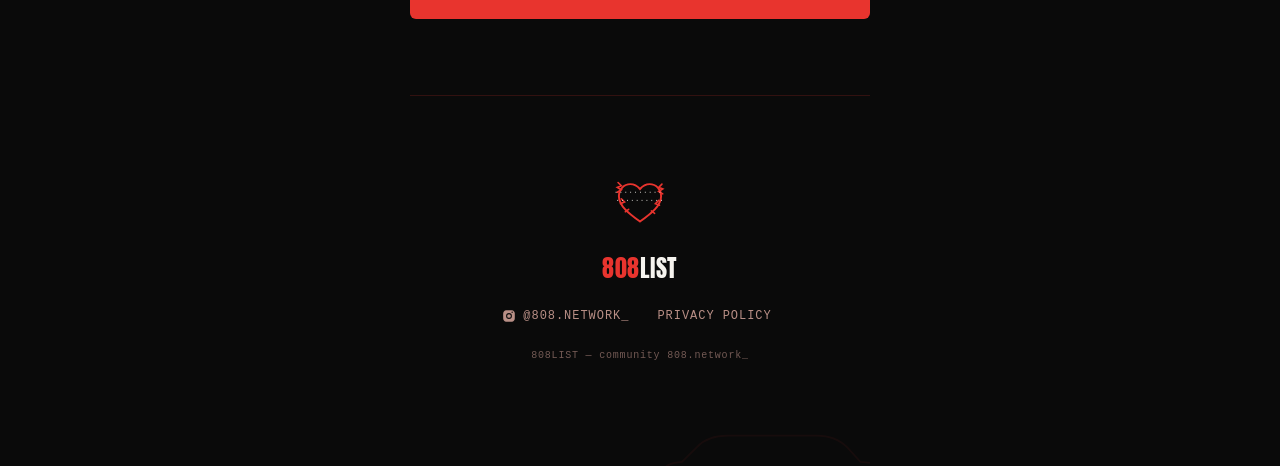
==== commit 18c9334b: "Squadra gli angoli della night card Border-radius della card serata (data/location/lineup) da 16px a" ====
--- a/808list/index.html
+++ b/808list/index.html
@@ -169,7 +169,7 @@
      scollegate. */
   .night{
     margin-top:clamp(48px,13vw,76px); padding:clamp(28px,7.5vw,38px) clamp(22px,6vw,30px);
-    background:var(--field); border:1px solid var(--field-br); border-radius:16px;
+    background:var(--field); border:1px solid var(--field-br); border-radius:0;
   }
   /* Inclinata fissa in stile adesivo — resta ruotata anche a riposo
      e con prefers-reduced-motion, non solo durante l'ingresso. */
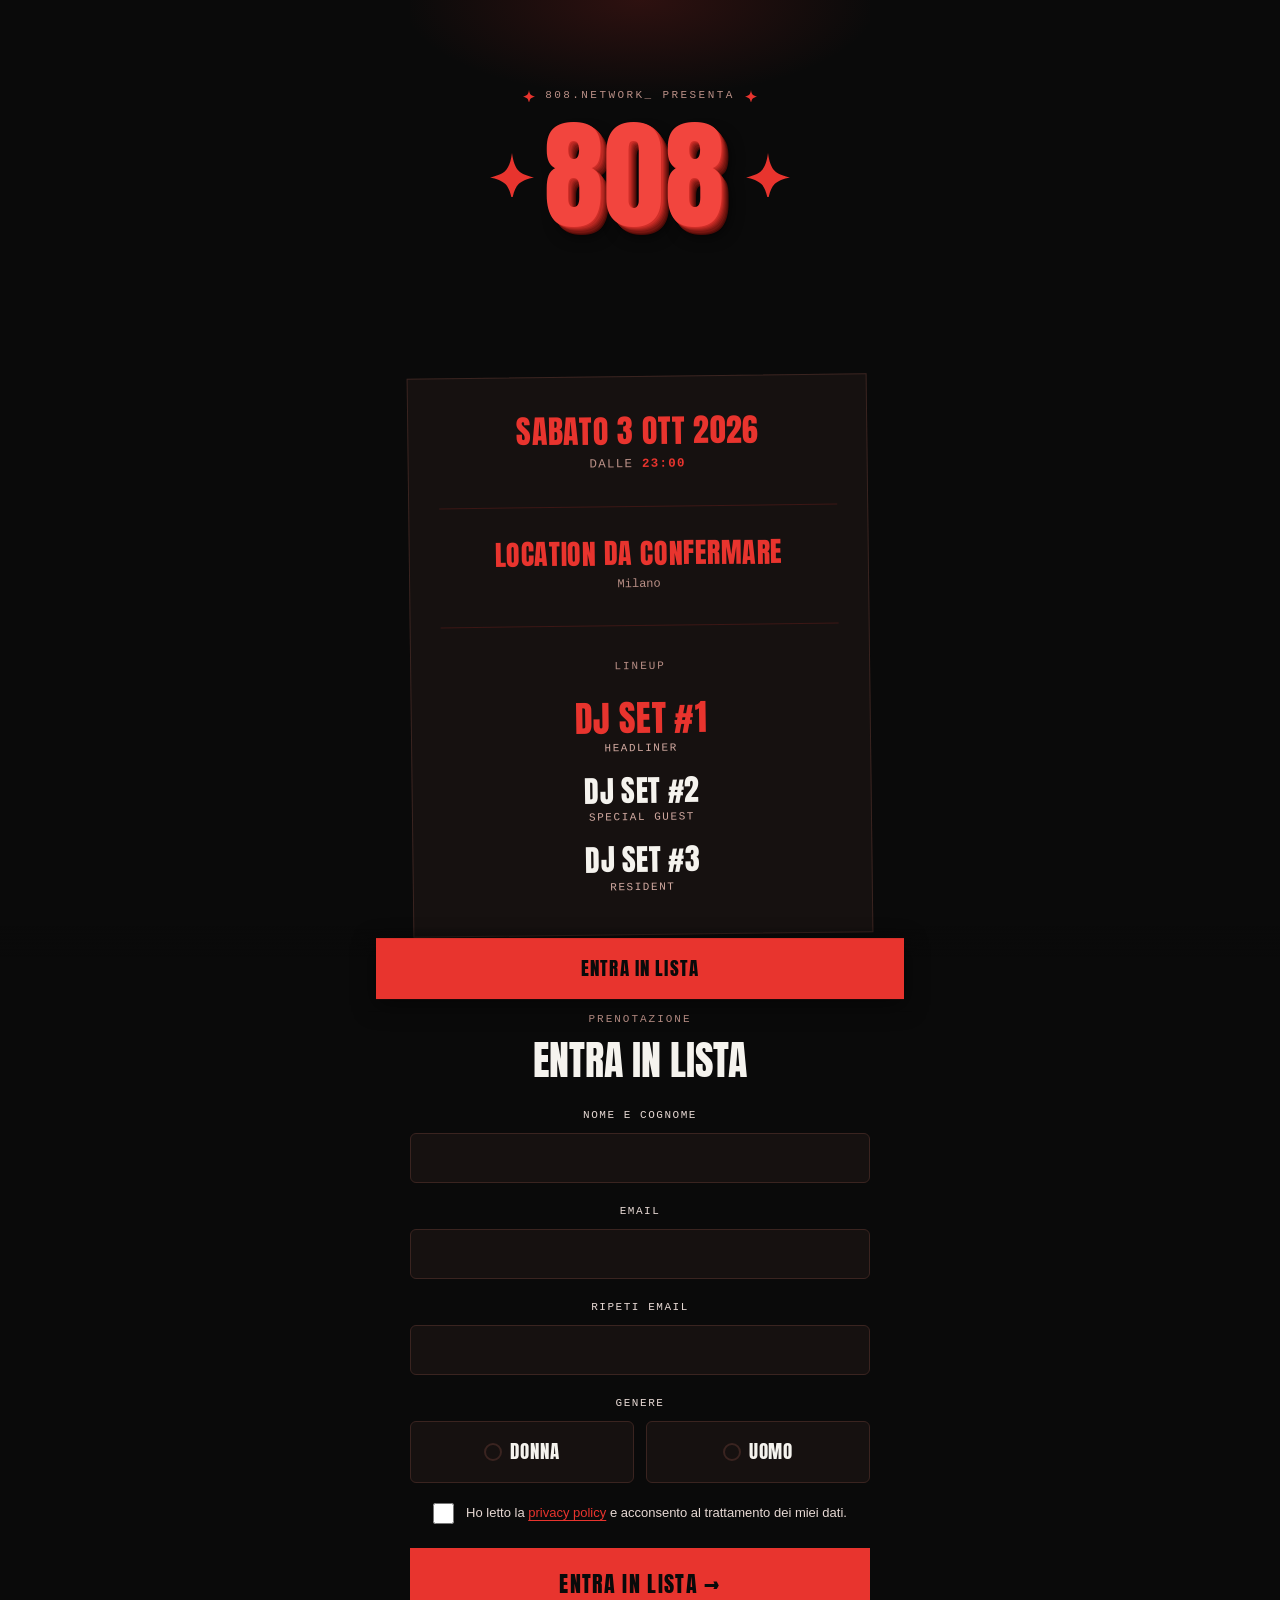
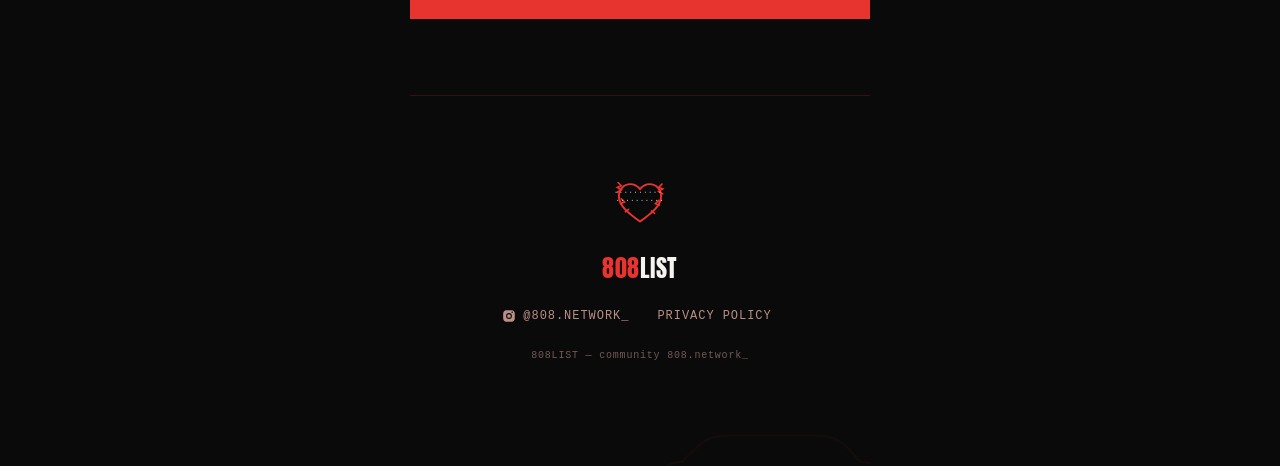
==== commit de20c488: "Squadra il bottone "Entra in lista" Border-radius da 6px a 0 sia sul CTA principale del form sia sul" ====
--- a/808list/index.html
+++ b/808list/index.html
@@ -234,7 +234,7 @@
   @keyframes nudge{ 0%,100%{transform:translateX(0);} 30%{transform:translateX(-5px);} 65%{transform:translateX(3px);} }
 
   .cta{
-    display:block; width:100%; margin:4px 0 0; padding:19px; border:0; border-radius:6px;
+    display:block; width:100%; margin:4px 0 0; padding:19px; border:0; border-radius:0;
     background:var(--red); color:var(--ink); font-family:var(--display); font-weight:400;
     font-size:clamp(19px,5.4vw,22px); letter-spacing:.06em; text-transform:uppercase; text-align:center;
     text-decoration:none; cursor:pointer; transition:background .15s ease, transform .08s ease, box-shadow .2s ease;
@@ -279,7 +279,7 @@
   }
   .dock.show{ transform:none; pointer-events:auto; }
   .dock a{
-    display:block; max-width:33rem; margin:0 auto; padding:16px; border-radius:6px;
+    display:block; max-width:33rem; margin:0 auto; padding:16px; border-radius:0;
     background:var(--red); color:var(--ink); font-family:var(--display); font-size:19px;
     letter-spacing:.06em; text-transform:uppercase; text-align:center; text-decoration:none;
     box-shadow:0 6px 22px rgba(0,0,0,.5);
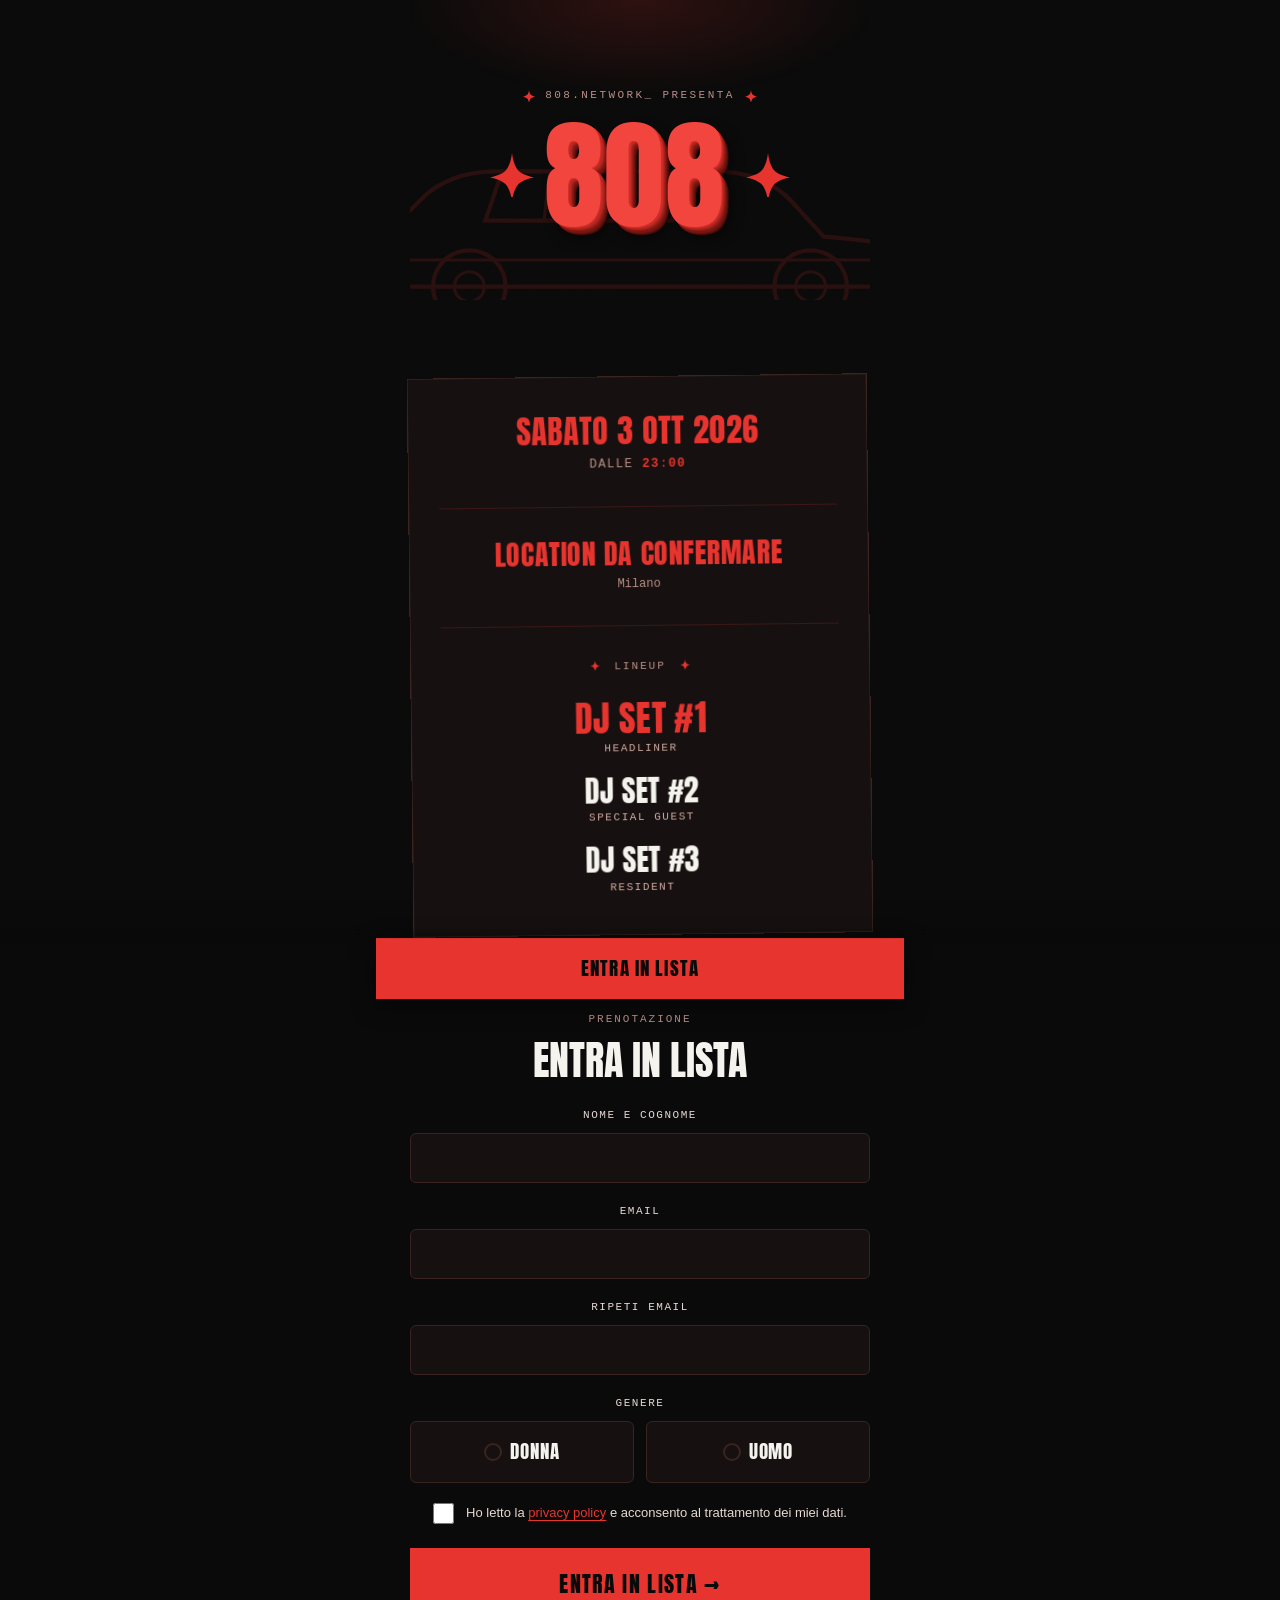
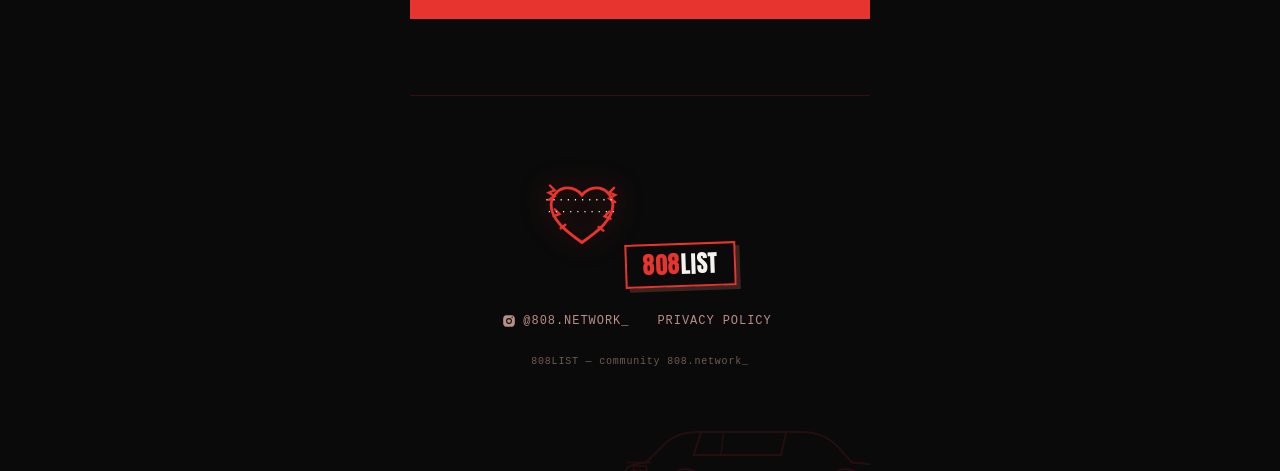
==== commit dcd6e2f9: "Rende il sito più distintivo: texture, muscle car, cuore, stelle Dopo varie richieste di semplificaz" ====
--- a/808list/index.html
+++ b/808list/index.html
@@ -61,6 +61,17 @@
   img{ max-width:100%; display:block; }
   a{ color:inherit; }
 
+  /* grana/noise leggera sul fondo — dal brief originale, evita l'aria
+     troppo "pulita/corporate" di uno sfondo piatto */
+  body::before{
+    content:"";
+    position:fixed; inset:0; z-index:0;
+    pointer-events:none;
+    opacity:.05;
+    mix-blend-mode:overlay;
+    background-image:url("data:image/svg+xml;utf8,<svg xmlns='http://www.w3.org/2000/svg'><filter id='n'><feTurbulence type='fractalNoise' baseFrequency='0.85' numOctaves='2' stitchTiles='stitch'/></filter><rect width='100%25' height='100%25' filter='url(%23n)'/></svg>");
+  }
+
   .sheet{ max-width:33rem; margin:0 auto; padding:0 var(--pad); text-align:center; position:relative; z-index:1; }
   section{ padding:clamp(48px,13vw,76px) 0; }
   section + section{ border-top:1px solid var(--hairline); }
@@ -100,8 +111,13 @@
 
   /* ==================== HERO ==================== */
   .hero{
+    position:relative; overflow:hidden;
     padding-top:clamp(46px,13vw,76px);
     background:radial-gradient(ellipse 80% 50% at 50% 0%, rgba(232,52,46,.16), transparent 65%);
+  }
+  .hero-car{
+    position:absolute; bottom:-6%; left:50%; transform:translateX(-50%);
+    width:min(640px, 170%); opacity:.14; z-index:0; pointer-events:none;
   }
   .kicker{
     display:flex; align-items:center; justify-content:center; gap:10px;
@@ -257,9 +273,20 @@
 
   /* ==================== FOOTER ==================== */
   footer{ padding:clamp(52px,14vw,80px) 0 clamp(64px,16vw,92px); border-top:1px solid var(--hairline); position:relative; overflow:hidden; }
-  .foot-car{ position:absolute; bottom:-8%; right:-10%; width:260px; opacity:.06; pointer-events:none; }
-  .heart{ width:52px; margin:0 auto 20px; color:var(--red); }
-  .sign{ margin:0; font-family:var(--display); font-weight:400; font-size:clamp(19px,5.6vw,24px); line-height:1.1; letter-spacing:.02em; text-transform:uppercase; color:var(--red); }
+  .foot-car{ position:absolute; bottom:-8%; right:-10%; width:300px; opacity:.12; pointer-events:none; }
+  .heart{ width:76px; margin:0 auto 22px; color:var(--red); filter:drop-shadow(0 0 14px rgba(232,52,46,.4)); }
+  /* firma come vero adesivo: bordo, leggera rotazione, ombra netta —
+     l'"effetto sticker" del brief, altrimenti rimasto inutilizzato
+     dopo la rimozione dei badge in hero */
+  .sign{
+    display:inline-block; margin:0; padding:6px 16px 8px;
+    font-family:var(--display); font-weight:400; font-size:clamp(19px,5.6vw,24px);
+    line-height:1.1; letter-spacing:.02em; text-transform:uppercase; color:var(--red);
+    border:2px solid var(--red); transform:rotate(-2deg);
+    box-shadow:4px 4px 0 var(--field-br);
+  }
+  .sign.anim{ transform:translateY(18px) rotate(-2deg); }
+  .sign.anim.in{ transform:rotate(-2deg); }
   .foot-links{ display:flex; justify-content:center; gap:22px; flex-wrap:wrap; margin-top:24px; font-family:var(--mono); font-size:12px; letter-spacing:.08em; text-transform:uppercase; }
   .foot-links a, .foot-links button{
     display:inline-flex; align-items:center; gap:7px; text-decoration:none; color:var(--dim);
@@ -325,6 +352,19 @@
 
   <!-- ============ HERO ============ -->
   <section class="hero">
+    <svg class="hero-car" viewBox="0 0 600 220" fill="none" xmlns="http://www.w3.org/2000/svg" aria-hidden="true">
+      <path d="M20 165 C15 150 40 145 60 143 L95 108 C110 92 135 82 165 82 L370 82 C400 82 425 92 442 110 L472 143 C500 145 560 150 575 168 C580 180 575 190 555 190 L45 190 C25 190 18 178 20 165 Z" stroke="#e8342e" stroke-width="4"/>
+      <path d="M170 84 L155 128 L330 128 L340 84" stroke="#e8342e" stroke-width="4"/>
+      <path d="M210 128 L215 84" stroke="#e8342e" stroke-width="3"/>
+      <circle cx="140" cy="190" r="34" stroke="#e8342e" stroke-width="4"/>
+      <circle cx="140" cy="190" r="14" stroke="#e8342e" stroke-width="3"/>
+      <circle cx="460" cy="190" r="34" stroke="#e8342e" stroke-width="4"/>
+      <circle cx="460" cy="190" r="14" stroke="#e8342e" stroke-width="3"/>
+      <path d="M20 165 L575 165" stroke="#e8342e" stroke-width="3"/>
+      <path d="M70 143 L20 143" stroke="#e8342e" stroke-width="3"/>
+      <rect x="35" y="150" width="26" height="10" stroke="#e8342e" stroke-width="3"/>
+    </svg>
+
     <p class="kicker">
       <svg class="star" width="12" height="12" viewBox="0 0 24 24" aria-hidden="true"><use href="#star4"/></svg>
       808.network_ presenta
@@ -380,7 +420,11 @@
     </div>
 
     <div class="night-group">
-      <p class="eyebrow">Lineup</p>
+      <p class="eyebrow">
+        <svg class="star" width="10" height="10" viewBox="0 0 24 24" aria-hidden="true" style="margin-right:6px;vertical-align:-1px;"><use href="#star4"/></svg>
+        Lineup
+        <svg class="star" width="10" height="10" viewBox="0 0 24 24" aria-hidden="true" style="margin-left:6px;vertical-align:-1px;"><use href="#star4"/></svg>
+      </p>
       <div class="bill">
         <div class="act head anim"><span class="name">DJ Set #1</span><span class="role">Headliner</span></div>
         <div class="act anim" style="--d:.07s"><span class="name">DJ Set #2</span><span class="role">Special guest</span></div>
@@ -441,8 +485,15 @@
   <footer>
     <svg class="foot-car" viewBox="0 0 600 220" fill="none" xmlns="http://www.w3.org/2000/svg" aria-hidden="true">
       <path d="M20 165 C15 150 40 145 60 143 L95 108 C110 92 135 82 165 82 L370 82 C400 82 425 92 442 110 L472 143 C500 145 560 150 575 168 C580 180 575 190 555 190 L45 190 C25 190 18 178 20 165 Z" stroke="#e8342e" stroke-width="4"/>
+      <path d="M170 84 L155 128 L330 128 L340 84" stroke="#e8342e" stroke-width="4"/>
+      <path d="M210 128 L215 84" stroke="#e8342e" stroke-width="3"/>
       <circle cx="140" cy="190" r="34" stroke="#e8342e" stroke-width="4"/>
+      <circle cx="140" cy="190" r="14" stroke="#e8342e" stroke-width="3"/>
       <circle cx="460" cy="190" r="34" stroke="#e8342e" stroke-width="4"/>
+      <circle cx="460" cy="190" r="14" stroke="#e8342e" stroke-width="3"/>
+      <path d="M20 165 L575 165" stroke="#e8342e" stroke-width="3"/>
+      <path d="M70 143 L20 143" stroke="#e8342e" stroke-width="3"/>
+      <rect x="35" y="150" width="26" height="10" stroke="#e8342e" stroke-width="3"/>
     </svg>
 
     <svg class="heart anim" viewBox="0 0 64 64" fill="none" xmlns="http://www.w3.org/2000/svg" aria-hidden="true">
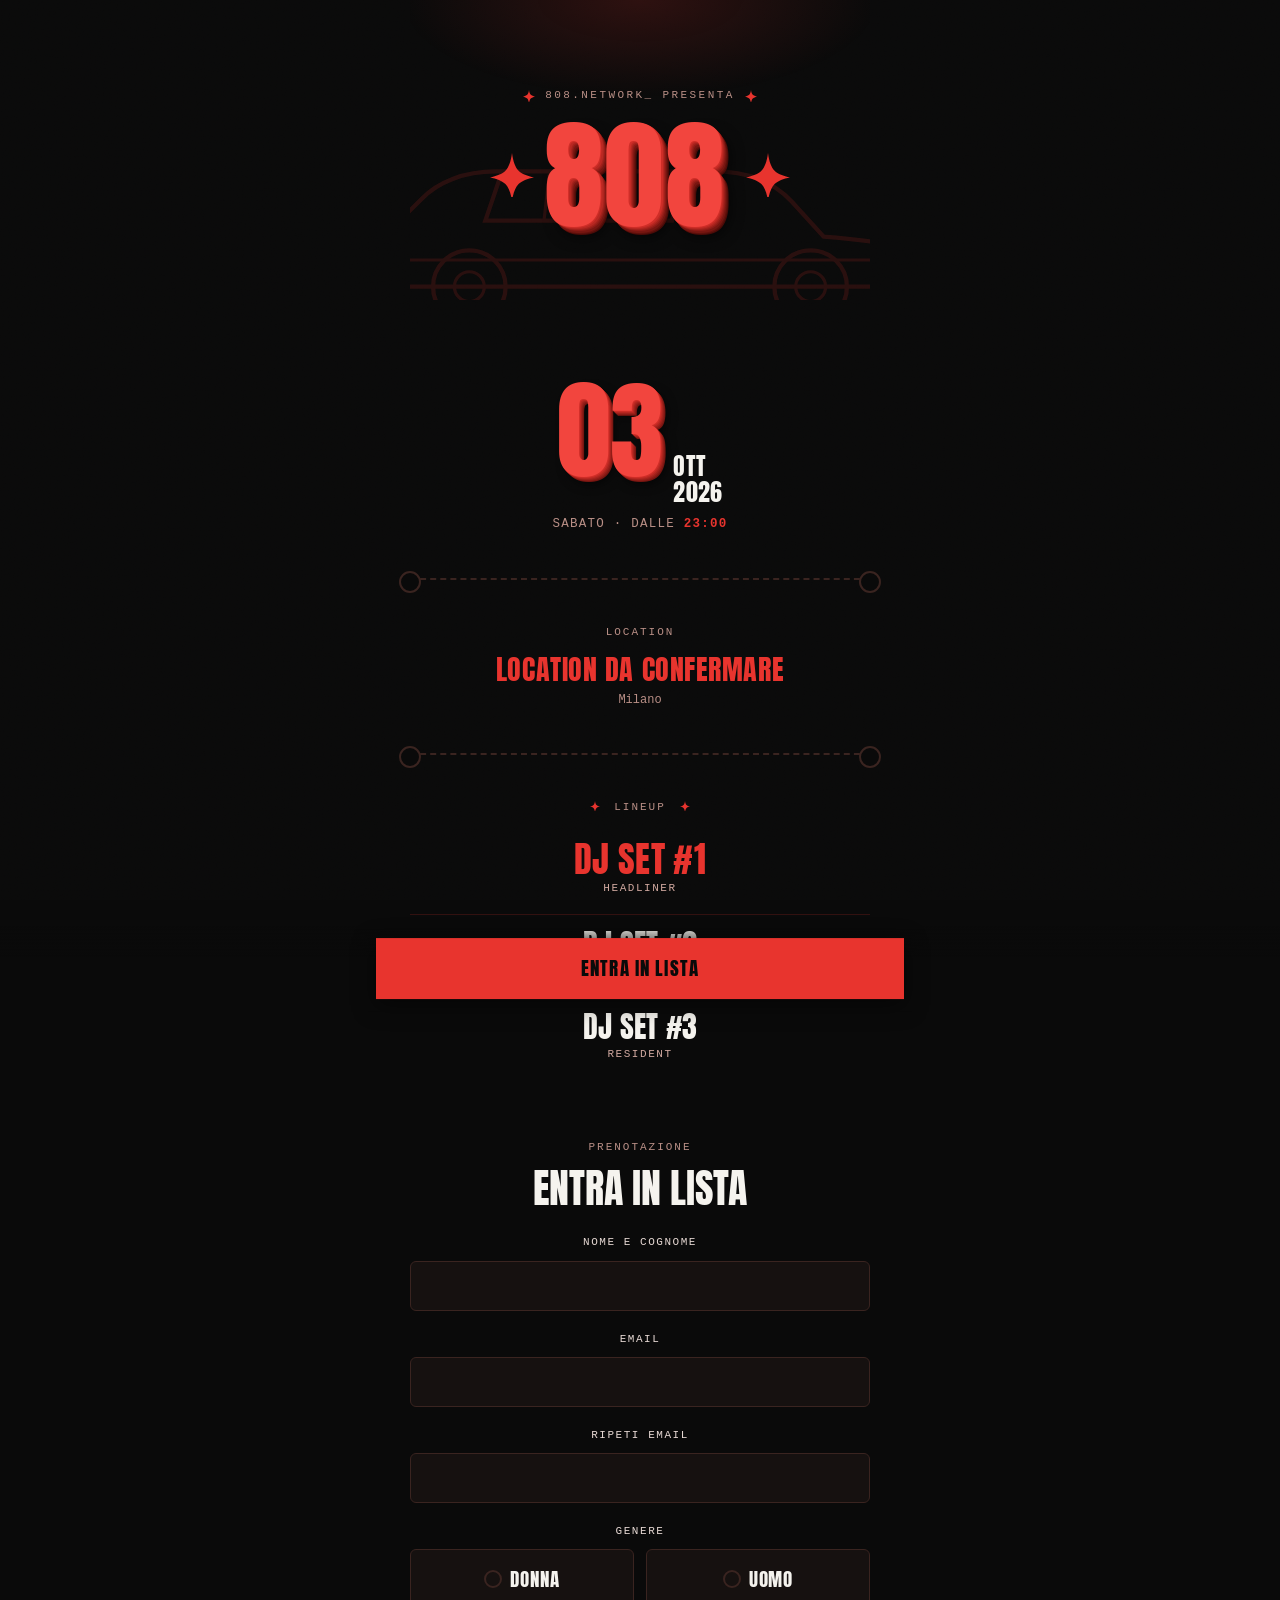
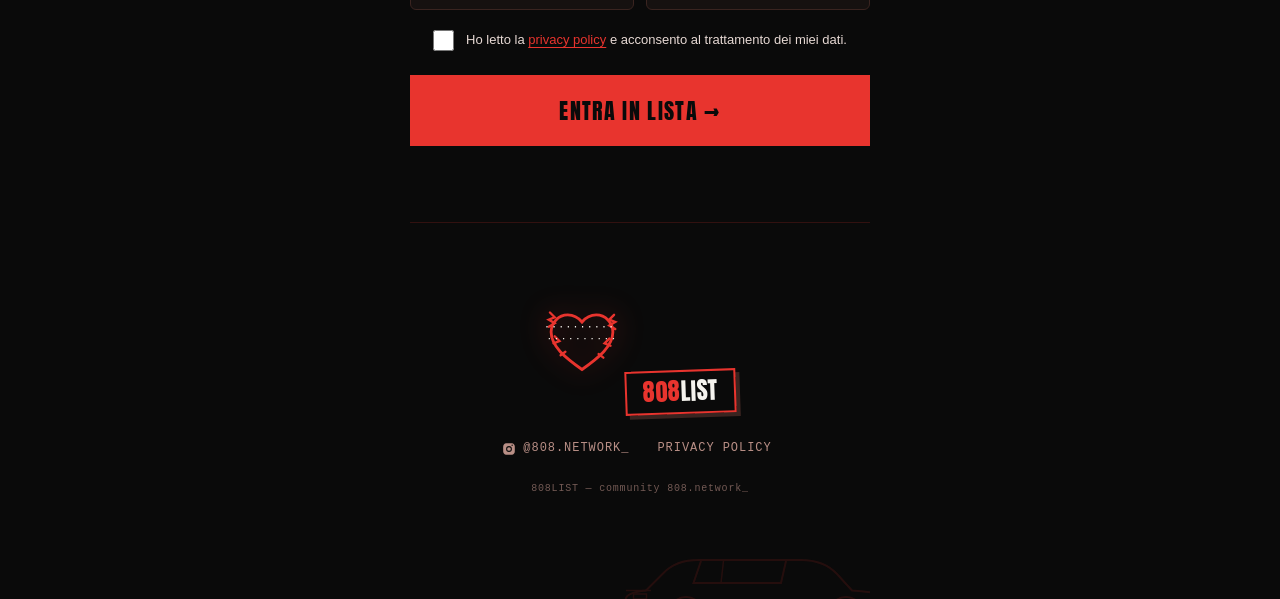
==== commit bc8c1282: "Riprogetta la sezione data/location/lineup: da card generica a biglietto Sostituita la "night card" " ====
--- a/808list/index.html
+++ b/808list/index.html
@@ -179,35 +179,61 @@
   .cd div b{ display:block; font-family:var(--mono); font-variant-numeric:tabular-nums; font-size:clamp(20px,6vw,28px); color:var(--bone); }
   .cd div span{ display:block; font-family:var(--mono); font-size:9px; letter-spacing:.1em; text-transform:uppercase; color:var(--red); margin-top:2px; }
 
-  /* ==================== NIGHT CARD ==================== */
-  /* Data, location e lineup vivono in un'unica card, separate solo da
-     hairline interne — leggibile a colpo d'occhio invece di sezioni
-     scollegate. */
-  .night{
-    margin-top:clamp(48px,13vw,76px); padding:clamp(28px,7.5vw,38px) clamp(22px,6vw,30px);
-    background:var(--field); border:1px solid var(--field-br); border-radius:0;
-  }
-  /* Inclinata fissa in stile adesivo — resta ruotata anche a riposo
-     e con prefers-reduced-motion, non solo durante l'ingresso. */
-  .night.anim{ transform:translateY(18px) rotate(-0.7deg); }
-  .night.anim.in{ transform:rotate(-0.7deg); }
-  .night-group + .night-group{ margin-top:clamp(24px,6.5vw,32px); padding-top:clamp(24px,6.5vw,32px); border-top:1px solid var(--hairline); }
-  .night-group > *:first-child{ margin-top:0; }
-
-  .date{ margin:0; font-family:var(--display); font-weight:400; font-size:clamp(24px,7vw,32px); line-height:1; letter-spacing:.01em; text-transform:uppercase; color:var(--red); }
-  .time{ margin:8px 0 0; font-family:var(--mono); font-size:12.5px; letter-spacing:.1em; text-transform:uppercase; color:var(--dim); }
+  /* ==================== SERATA: biglietto strappato ====================
+     Niente card con bordo — quella è la stessa soluzione che usa
+     qualunque altro sito-lista. Qui l'informazione è impaginata come
+     un vero biglietto: data enorme (stessa estrusione 3D dell'808),
+     linee perforate al posto delle hairline, lineup come una vera
+     scaletta invece di righe dentro un box. */
+  .serata{ margin-top:clamp(56px,15vw,88px); }
+
+  .serata-date{
+    display:inline-flex; align-items:baseline; gap:10px; justify-content:center;
+  }
+  .serata-date .dd{
+    font-family:var(--display); font-weight:400; color:#f2453e;
+    font-size:clamp(70px,20vw,108px); line-height:.8;
+    text-shadow:
+      .01em .01em 0 #cf2e28, .019em .019em 0 #b92822, .028em .028em 0 #a3221c,
+      .037em .037em 0 #8d1c17, .046em .046em 0 #771611, .06em .075em .09em rgba(0,0,0,.5);
+  }
+  .serata-date .mmyy{
+    font-family:var(--display); font-weight:400; color:var(--bone);
+    font-size:clamp(18px,5vw,24px); line-height:1.05; text-transform:uppercase;
+    text-align:left; letter-spacing:.02em;
+  }
+  .serata-time{ margin:10px 0 0; font-family:var(--mono); font-size:12.5px; letter-spacing:.1em; text-transform:uppercase; color:var(--dim); }
+
+  /* linea perforata: tratteggio + due "fori" che mostrano il fondo pagina */
+  .perf{
+    position:relative;
+    height:0; margin:clamp(32px,8vw,44px) 0;
+    border-top:2px dashed var(--field-br);
+  }
+  .perf::before, .perf::after{
+    content:""; position:absolute; top:-9px; width:18px; height:18px;
+    border-radius:50%; background:var(--ink); border:2px solid var(--field-br);
+  }
+  .perf::before{ left:0; transform:translateX(-50%); }
+  .perf::after{ right:0; transform:translateX(50%); }
 
   .venue{ display:block; font-family:var(--display); font-weight:400; font-size:clamp(22px,6.5vw,28px); line-height:1; letter-spacing:.02em; text-transform:uppercase; color:var(--red); }
   .addr{ display:block; margin-top:8px; font-family:var(--mono); font-size:12px; line-height:1.5; color:var(--dim); }
 
-  .bill{ margin-top:26px; display:grid; gap:20px; }
-  .act{ display:flex; flex-direction:column; align-items:center; gap:4px; }
-  .act .name{
+  /* scaletta: ogni set introdotto da una hairline sopra, come un vero
+     programma di sala, non "card con gap". */
+  .setlist{ margin-top:26px; }
+  .set-row{
+    padding-top:16px; margin-top:16px; border-top:1px solid var(--hairline);
+    display:flex; flex-direction:column; align-items:center; gap:4px;
+  }
+  .set-row:first-child{ padding-top:0; margin-top:0; border-top:0; }
+  .set-row .n{
     font-family:var(--display); font-weight:400; font-size:clamp(24px,7vw,30px); line-height:.95;
     letter-spacing:.01em; text-transform:uppercase; color:var(--bone);
   }
-  .act .role{ font-family:var(--mono); font-size:11px; letter-spacing:.14em; text-transform:uppercase; color:var(--dim-2); }
-  .act.head .name{ color:var(--red); font-size:clamp(28px,8vw,36px); }
+  .set-row .r{ font-family:var(--mono); font-size:11px; letter-spacing:.14em; text-transform:uppercase; color:var(--dim-2); }
+  .set-row.head .n{ color:var(--red); font-size:clamp(28px,8vw,36px); }
 
 
   /* ==================== FORM ==================== */
@@ -407,31 +433,32 @@
     </symbol>
   </svg>
 
-  <!-- ============ NIGHT CARD: data, location, lineup ============ -->
-  <div class="night anim" style="--d:.06s">
-    <div class="night-group">
-      <p class="date">Sabato 3 Ott 2026</p>
-      <p class="time">Dalle <b style="color:var(--red)">23:00</b></p>
-    </div>
-
-    <div class="night-group">
-      <span class="venue">Location da confermare</span>
-      <span class="addr">Milano <span class="visually-hidden"> — indirizzo da inserire quando confermato</span></span>
-    </div>
-
-    <div class="night-group">
-      <p class="eyebrow">
-        <svg class="star" width="10" height="10" viewBox="0 0 24 24" aria-hidden="true" style="margin-right:6px;vertical-align:-1px;"><use href="#star4"/></svg>
-        Lineup
-        <svg class="star" width="10" height="10" viewBox="0 0 24 24" aria-hidden="true" style="margin-left:6px;vertical-align:-1px;"><use href="#star4"/></svg>
-      </p>
-      <div class="bill">
-        <div class="act head anim"><span class="name">DJ Set #1</span><span class="role">Headliner</span></div>
-        <div class="act anim" style="--d:.07s"><span class="name">DJ Set #2</span><span class="role">Special guest</span></div>
-        <div class="act anim" style="--d:.14s"><span class="name">DJ Set #3</span><span class="role">Resident</span></div>
-      </div>
-      <!-- ⚠ Nome serata, data, location e lineup sono segnaposto — sostituire con i dati reali (dettagli in README.md) -->
-
+  <!-- ============ SERATA: biglietto strappato — data, location, lineup ============ -->
+  <!-- ⚠ Nome serata, data, location e lineup sono segnaposto — sostituire con i dati reali (dettagli in README.md) -->
+  <div class="serata anim" style="--d:.06s">
+    <div class="serata-date">
+      <span class="dd">03</span>
+      <span class="mmyy">Ott<br>2026</span>
+    </div>
+    <p class="serata-time">Sabato · dalle <b style="color:var(--red)">23:00</b></p>
+
+    <div class="perf" aria-hidden="true"></div>
+
+    <p class="eyebrow">Location</p>
+    <span class="venue">Location da confermare</span>
+    <span class="addr">Milano <span class="visually-hidden"> — indirizzo da inserire quando confermato</span></span>
+
+    <div class="perf" aria-hidden="true"></div>
+
+    <p class="eyebrow">
+      <svg class="star" width="10" height="10" viewBox="0 0 24 24" aria-hidden="true" style="margin-right:6px;vertical-align:-1px;"><use href="#star4"/></svg>
+      Lineup
+      <svg class="star" width="10" height="10" viewBox="0 0 24 24" aria-hidden="true" style="margin-left:6px;vertical-align:-1px;"><use href="#star4"/></svg>
+    </p>
+    <div class="setlist">
+      <div class="set-row head"><span class="n">DJ Set #1</span><span class="r">Headliner</span></div>
+      <div class="set-row"><span class="n">DJ Set #2</span><span class="r">Special guest</span></div>
+      <div class="set-row"><span class="n">DJ Set #3</span><span class="r">Resident</span></div>
     </div>
   </div>
 
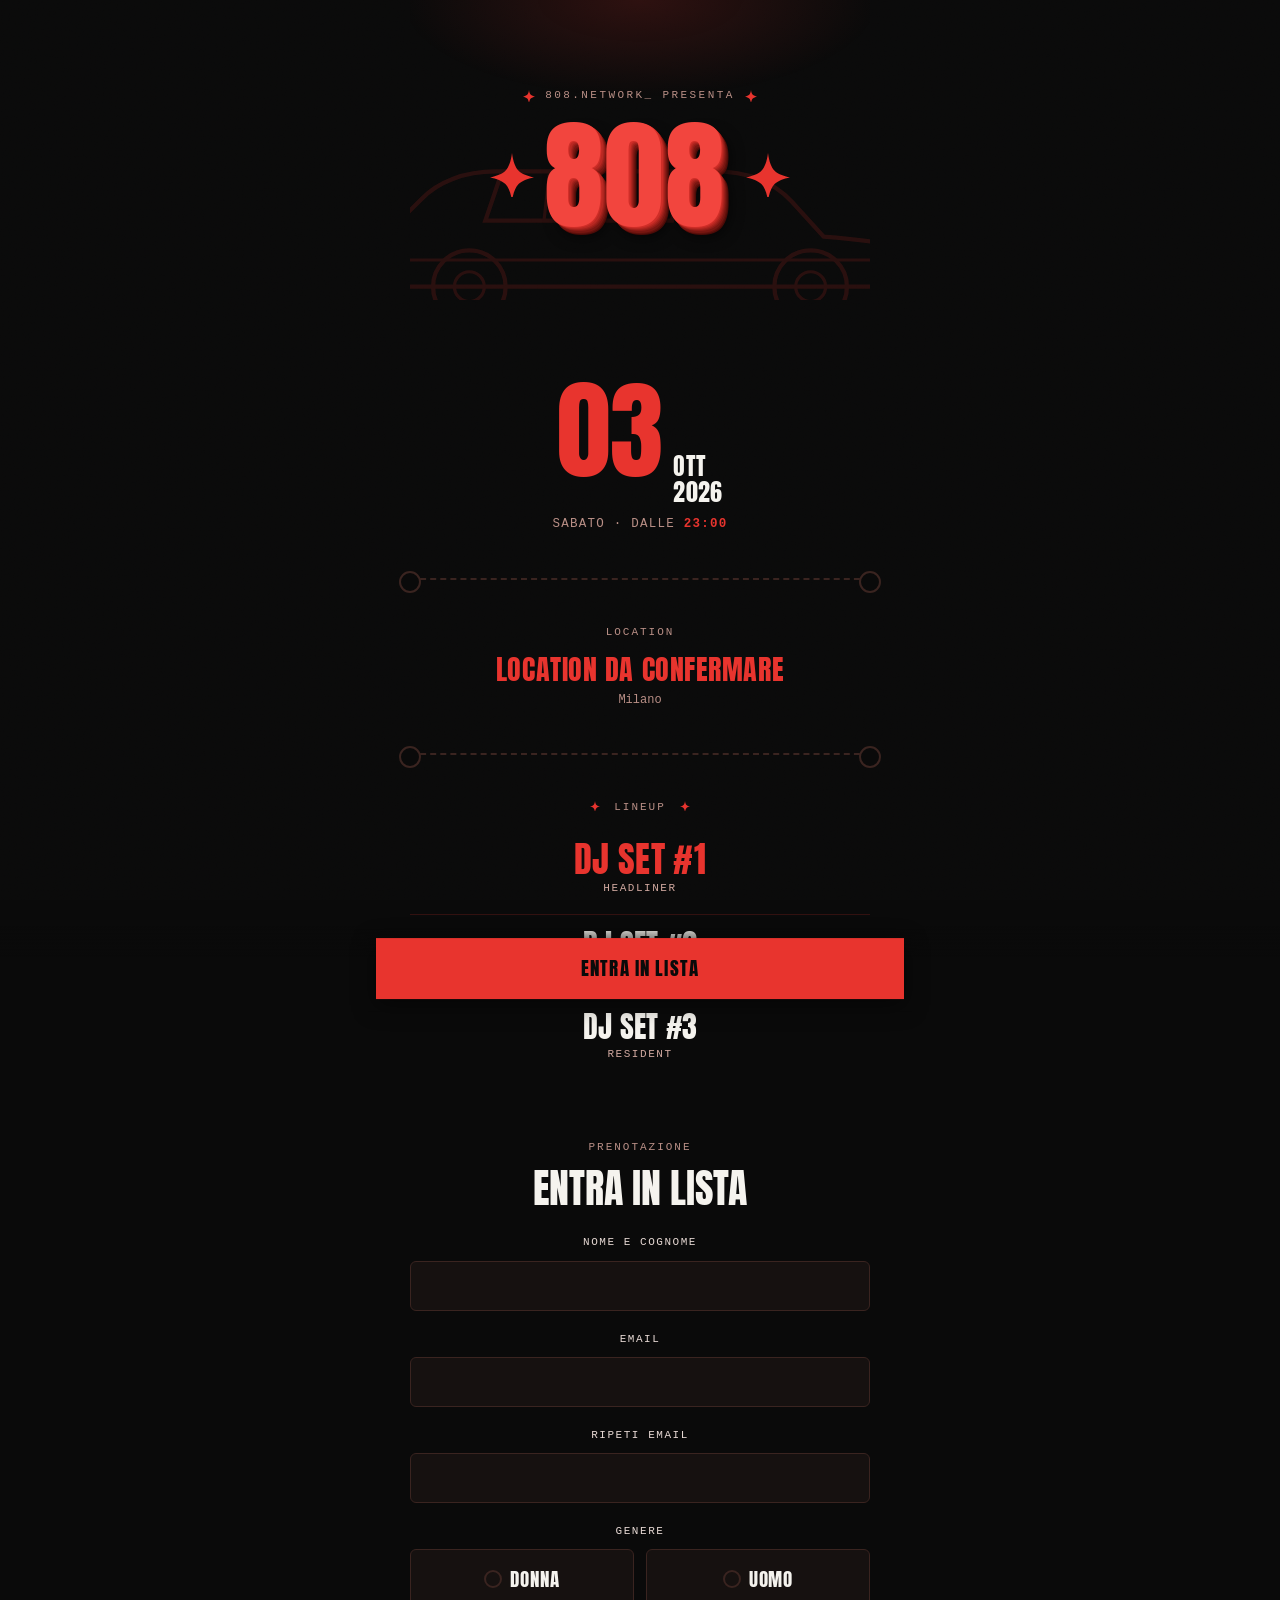
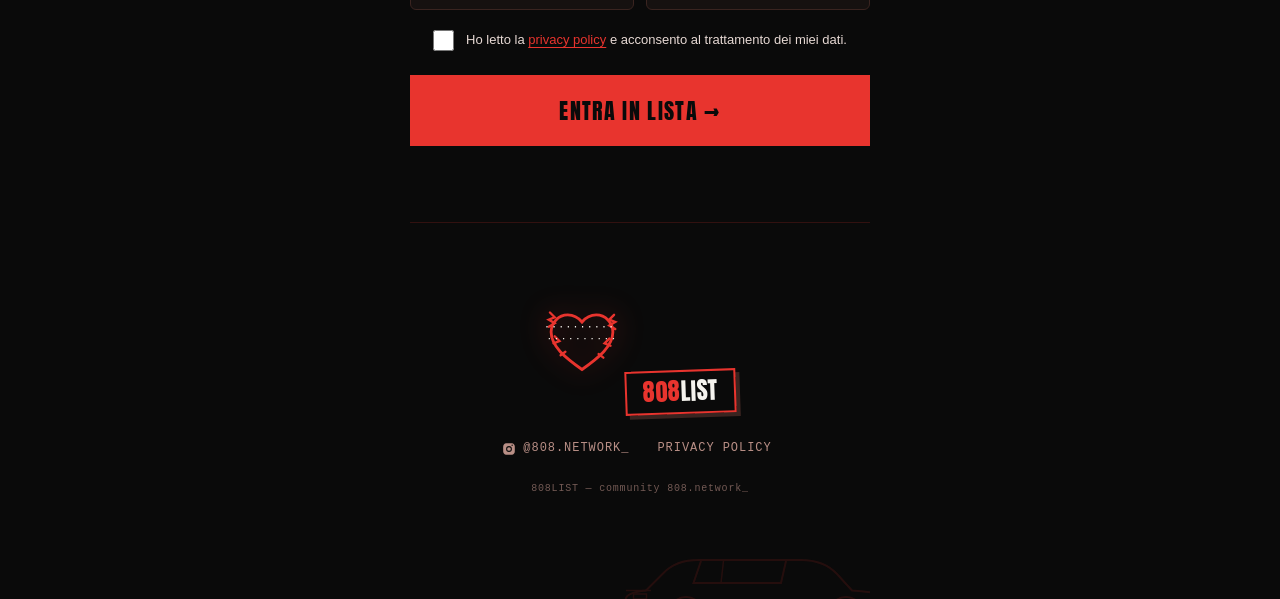
==== commit 6b738926: "Toglie l'estrusione 3D dal numero della data Il "03" grande era in rilievo come il titolo 808 (ombre" ====
--- a/808list/index.html
+++ b/808list/index.html
@@ -191,11 +191,8 @@
     display:inline-flex; align-items:baseline; gap:10px; justify-content:center;
   }
   .serata-date .dd{
-    font-family:var(--display); font-weight:400; color:#f2453e;
+    font-family:var(--display); font-weight:400; color:var(--red);
     font-size:clamp(70px,20vw,108px); line-height:.8;
-    text-shadow:
-      .01em .01em 0 #cf2e28, .019em .019em 0 #b92822, .028em .028em 0 #a3221c,
-      .037em .037em 0 #8d1c17, .046em .046em 0 #771611, .06em .075em .09em rgba(0,0,0,.5);
   }
   .serata-date .mmyy{
     font-family:var(--display); font-weight:400; color:var(--bone);
